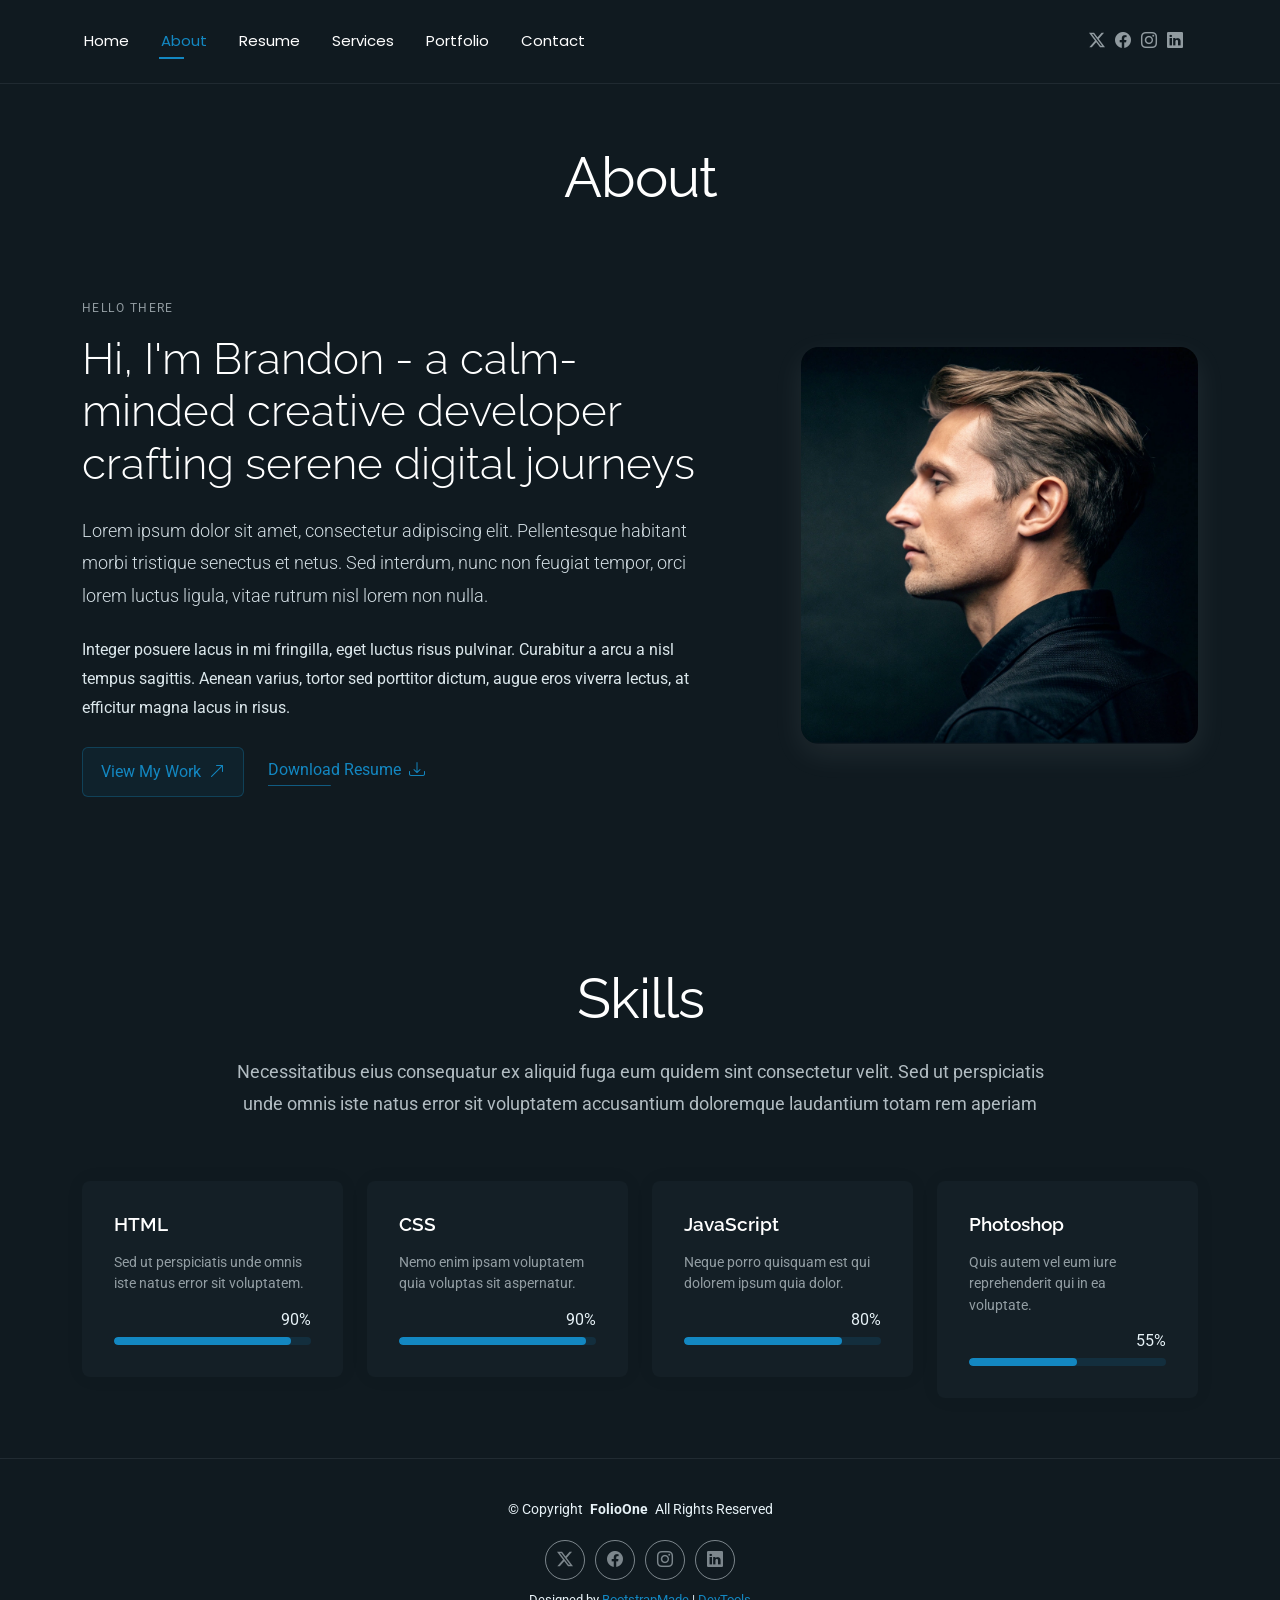
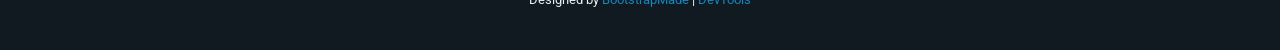
==== about.html @ 655c6ffe "." ====
<!DOCTYPE html>
<html lang="en">

<head>
  <meta charset="utf-8">
  <meta content="width=device-width, initial-scale=1.0" name="viewport">
  <title>About - FolioOne Bootstrap Template</title>
  <meta name="description" content="">
  <meta name="keywords" content="">

  <!-- Favicons -->
  <link href="assets/img/favicon.png" rel="icon">
  <link href="assets/img/apple-touch-icon.png" rel="apple-touch-icon">

  <!-- Fonts -->
  <link href="https://fonts.googleapis.com" rel="preconnect">
  <link href="https://fonts.gstatic.com" rel="preconnect" crossorigin>
  <link href="https://fonts.googleapis.com/css2?family=Roboto:ital,wght@0,100;0,300;0,400;0,500;0,700;0,900;1,100;1,300;1,400;1,500;1,700;1,900&family=Poppins:ital,wght@0,100;0,200;0,300;0,400;0,500;0,600;0,700;0,800;0,900;1,100;1,200;1,300;1,400;1,500;1,600;1,700;1,800;1,900&family=Raleway:ital,wght@0,100;0,200;0,300;0,400;0,500;0,600;0,700;0,800;0,900;1,100;1,200;1,300;1,400;1,500;1,600;1,700;1,800;1,900&display=swap" rel="stylesheet">

  <!-- Vendor CSS Files -->
  <link href="assets/vendor/bootstrap/css/bootstrap.min.css" rel="stylesheet">
  <link href="assets/vendor/bootstrap-icons/bootstrap-icons.css" rel="stylesheet">
  <link href="assets/vendor/aos/aos.css" rel="stylesheet">
  <link href="assets/vendor/swiper/swiper-bundle.min.css" rel="stylesheet">
  <link href="assets/vendor/glightbox/css/glightbox.min.css" rel="stylesheet">

  <!-- Main CSS File -->
  <link href="assets/css/main.css" rel="stylesheet">

  <!-- =======================================================
  * Template Name: FolioOne
  * Template URL: https://bootstrapmade.com/folioone-bootstrap-portfolio-website-template/
  * Updated: Aug 23 2025 with Bootstrap v5.3.7
  * Author: BootstrapMade.com
  * License: https://bootstrapmade.com/license/
  ======================================================== -->
</head>

<body class="about-page">

  <header id="header" class="header d-flex align-items-center light-background sticky-top">
    <div class="container position-relative d-flex align-items-center justify-content-between">

      <!-- <a href="index.html" class="logo d-flex align-items-center me-auto me-xl-0">
      <img src="assets/img/logo.webp" alt="">
      <h1 class="sitename">FolioOne</h1> 
    </a> -->

      <nav id="navmenu" class="navmenu">
        <ul>
          <li><a href="index.html">Home</a></li>
          <li><a href="about.html" class="active">About</a></li>
          <li><a href="resume.html">Resume</a></li>
          <li><a href="services.html">Services</a></li>
          <li><a href="portfolio.html">Portfolio</a></li>
          <li><a href="contact.html">Contact</a></li>
        </ul>
        <i class="mobile-nav-toggle d-xl-none bi bi-list"></i>
      </nav>

      <div class="header-social-links">
        <a href="#" class="twitter"><i class="bi bi-twitter-x"></i></a>
        <a href="#" class="facebook"><i class="bi bi-facebook"></i></a>
        <a href="#" class="instagram"><i class="bi bi-instagram"></i></a>
        <a href="#" class="linkedin"><i class="bi bi-linkedin"></i></a>
      </div>

    </div>
  </header>

  <main class="main">

    <!-- About Section -->
    <section id="about" class="about section">

      <!-- Section Title -->
      <div class="container section-title" data-aos="fade-up">
        <h2>About</h2>
      </div><!-- End Section Title -->

      <div class="container" data-aos="fade-up" data-aos-delay="100">

        <!-- Intro + Photo -->
        <div class="row align-items-center justify-content-between gy-5 mb-5">
          <div class="col-lg-7" data-aos="fade-right" data-aos-delay="150">
            <div class="intro-content">
              <span class="eyebrow">Hello there</span>
              <h2 class="headline">Hi, I'm Brandon - a calm-minded creative developer crafting serene digital journeys</h2>
              <p class="lead">
                Lorem ipsum dolor sit amet, consectetur adipiscing elit. Pellentesque habitant morbi tristique senectus et netus. Sed interdum, nunc non feugiat tempor, orci lorem luctus ligula, vitae rutrum nisl lorem non nulla.
              </p>
              <p>
                Integer posuere lacus in mi fringilla, eget luctus risus pulvinar. Curabitur a arcu a nisl tempus sagittis. Aenean varius, tortor sed porttitor dictum, augue eros viverra lectus, at efficitur magna lacus in risus.
              </p>

              <div class="cta-group">
                <a href="#portfolio" class="btn-ghost">
                  View My Work <i class="bi bi-arrow-up-right"></i>
                </a>
                <a href="#" class="link-underline">
                  Download Resume <i class="bi bi-download"></i>
                </a>
              </div>
            </div>
          </div>

          <div class="col-lg-5" data-aos="zoom-in" data-aos-delay="250">
            <figure class="profile-figure text-center text-lg-end">
              <img src="assets/img/profile/profile-square-11.webp" alt="Portrait of Alex" class="img-fluid profile-photo">
            </figure>
          </div>
        </div>
        <!-- End Intro + Photo -->
      </div>
    </section><!-- /About Section -->

    <!-- Skills Section -->
    <section id="skills" class="skills section">

      <!-- Section Title -->
      <div class="container section-title" data-aos="fade-up">
        <h2>Skills</h2>
        <p>Necessitatibus eius consequatur ex aliquid fuga eum quidem sint consectetur velit. Sed ut perspiciatis unde omnis iste natus error sit voluptatem accusantium doloremque laudantium totam rem aperiam</p>
      </div><!-- End Section Title -->

      <div class="container" data-aos="fade-up" data-aos-delay="100">

        <div class="row g-4 skills-animation">

          <div class="col-md-6 col-lg-3" data-aos="fade-up" data-aos-delay="100">
            <div class="skill-box">
              <h3>HTML</h3>
              <p>Sed ut perspiciatis unde omnis iste natus error sit voluptatem.</p>
              <span class="text-end d-block">90%</span>
              <div class="progress">
                <div class="progress-bar" role="progressbar" aria-valuenow="90" aria-valuemin="0" aria-valuemax="100"></div>
              </div>
            </div>
          </div>

          <div class="col-md-6 col-lg-3" data-aos="fade-up" data-aos-delay="200">
            <div class="skill-box">
              <h3>CSS</h3>
              <p>Nemo enim ipsam voluptatem quia voluptas sit aspernatur.</p>
              <span class="text-end d-block">90%</span>
              <div class="progress">
                <div class="progress-bar" role="progressbar" aria-valuenow="95" aria-valuemin="0" aria-valuemax="100"></div>
              </div>
            </div>
          </div>

          <div class="col-md-6 col-lg-3" data-aos="fade-up" data-aos-delay="300">
            <div class="skill-box">
              <h3>JavaScript</h3>
              <p>Neque porro quisquam est qui dolorem ipsum quia dolor.</p>
              <span class="text-end d-block">80%</span>
              <div class="progress">
                <div class="progress-bar" role="progressbar" aria-valuenow="80" aria-valuemin="0" aria-valuemax="100"></div>
              </div>
            </div>
          </div>

          <div class="col-md-6 col-lg-3" data-aos="fade-up" data-aos-delay="400">
            <div class="skill-box">
              <h3>Photoshop</h3>
              <p>Quis autem vel eum iure reprehenderit qui in ea voluptate.</p>
              <span class="text-end d-block">55%</span>
              <div class="progress">
                <div class="progress-bar" role="progressbar" aria-valuenow="55" aria-valuemin="0" aria-valuemax="100">
                </div>
              </div>
            </div>
          </div>

        </div>

      </div>

    </section><!-- /Skills Section -->
  </main>

  <footer id="footer" class="footer">

    <div class="container">
      <div class="copyright text-center ">
        <p>© <span>Copyright</span> <strong class="px-1 sitename">FolioOne</strong> <span>All Rights Reserved<br></span></p>
      </div>
      <div class="social-links d-flex justify-content-center">
        <a href=""><i class="bi bi-twitter-x"></i></a>
        <a href=""><i class="bi bi-facebook"></i></a>
        <a href=""><i class="bi bi-instagram"></i></a>
        <a href=""><i class="bi bi-linkedin"></i></a>
      </div>
      <div class="credits">
        <!-- All the links in the footer should remain intact. -->
        <!-- You can delete the links only if you've purchased the pro version. -->
        <!-- Licensing information: https://bootstrapmade.com/license/ -->
        <!-- Purchase the pro version with working PHP/AJAX contact form: [buy-url] -->
        Designed by <a href="https://bootstrapmade.com/">BootstrapMade</a> | <a href="https://bootstrapmade.com/tools/">DevTools</a>
      </div>
    </div>

  </footer>

  <!-- Scroll Top -->
  <a href="#" id="scroll-top" class="scroll-top d-flex align-items-center justify-content-center"><i class="bi bi-arrow-up-short"></i></a>

  <!-- Preloader -->
  <div id="preloader"></div>

  <!-- Vendor JS Files -->
  <script src="assets/vendor/bootstrap/js/bootstrap.bundle.min.js"></script>
  <script src="assets/vendor/php-email-form/validate.js"></script>
  <script src="assets/vendor/aos/aos.js"></script>
  <script src="assets/vendor/typed.js/typed.umd.js"></script>
  <script src="assets/vendor/waypoints/noframework.waypoints.js"></script>
  <script src="assets/vendor/purecounter/purecounter_vanilla.js"></script>
  <script src="assets/vendor/swiper/swiper-bundle.min.js"></script>
  <script src="assets/vendor/imagesloaded/imagesloaded.pkgd.min.js"></script>
  <script src="assets/vendor/isotope-layout/isotope.pkgd.min.js"></script>
  <script src="assets/vendor/glightbox/js/glightbox.min.js"></script>

  <!-- Main JS File -->
  <script src="assets/js/main.js"></script>

</body>

</html>
---- assets/css/main.css ----
/**
* Template Name: FolioOne
* Template URL: https://bootstrapmade.com/folioone-bootstrap-portfolio-website-template/
* Updated: Aug 23 2025 with Bootstrap v5.3.7
* Author: BootstrapMade.com
* License: https://bootstrapmade.com/license/
*/

/*--------------------------------------------------------------
# Font & Color Variables
# Help: https://bootstrapmade.com/color-system/
--------------------------------------------------------------*/
/* Fonts */
:root {
  --default-font: "Roboto",  system-ui, -apple-system, "Segoe UI", Roboto, "Helvetica Neue", Arial, "Noto Sans", "Liberation Sans", sans-serif, "Apple Color Emoji", "Segoe UI Emoji", "Segoe UI Symbol", "Noto Color Emoji";
  --heading-font: "Raleway",  sans-serif;
  --nav-font: "Poppins",  sans-serif;
}

/* Global Colors - The following color variables are used throughout the website. Updating them here will change the color scheme of the entire website */
:root { 
  --background-color: #101a20; /* Background color for the entire website, including individual sections */
  --default-color: #e7f2f7; /* Default color used for the majority of the text content across the entire website */
  --heading-color: #ffffff; /* Color for headings, subheadings and title throughout the website */
  --accent-color: #1387c1; /* Accent color that represents your brand on the website. It's used for buttons, links, and other elements that need to stand out */
  --surface-color: #141f26; /* The surface color is used as a background of boxed elements within sections, such as cards, icon boxes, or other elements that require a visual separation from the global background. */
  --contrast-color: #ffffff; /* Contrast color for text, ensuring readability against backgrounds of accent, heading, or default colors. */
}

/* Nav Menu Colors - The following color variables are used specifically for the navigation menu. They are separate from the global colors to allow for more customization options */
:root {
  --nav-color: #ffffff;  /* The default color of the main navmenu links */
  --nav-hover-color: #1387c1; /* Applied to main navmenu links when they are hovered over or active */
  --nav-mobile-background-color: #213642; /* Used as the background color for mobile navigation menu */
  --nav-dropdown-background-color: #051117; /* Used as the background color for dropdown items that appear when hovering over primary navigation items */
  --nav-dropdown-color: #e7f2f7; /* Used for navigation links of the dropdown items in the navigation menu. */
  --nav-dropdown-hover-color: #1387c1; /* Similar to --nav-hover-color, this color is applied to dropdown navigation links when they are hovered over. */
}

/* Color Presets - These classes override global colors when applied to any section or element, providing reuse of the sam color scheme. */

.light-background {
  --background-color: #142027;
  --surface-color: #325264;
}

.dark-background {
  --background-color: #0b1419;
  --default-color: #ffffff;
  --heading-color: #ffffff;
  --surface-color: #252525;
  --contrast-color: #ffffff;
}

/* Smooth scroll */
:root {
  scroll-behavior: smooth;
}

/*--------------------------------------------------------------
# General Styling & Shared Classes
--------------------------------------------------------------*/
body {
  color: var(--default-color);
  background-color: var(--background-color);
  font-family: var(--default-font);
}

a {
  color: var(--accent-color);
  text-decoration: none;
  transition: 0.3s;
}

a:hover {
  color: color-mix(in srgb, var(--accent-color), transparent 25%);
  text-decoration: none;
}

h1,
h2,
h3,
h4,
h5,
h6 {
  color: var(--heading-color);
  font-family: var(--heading-font);
}

/* PHP Email Form Messages
------------------------------*/
.php-email-form .error-message {
  display: none;
  background: #df1529;
  color: #ffffff;
  text-align: left;
  padding: 15px;
  margin-bottom: 24px;
  font-weight: 600;
}

.php-email-form .sent-message {
  display: none;
  color: #ffffff;
  background: #059652;
  text-align: center;
  padding: 15px;
  margin-bottom: 24px;
  font-weight: 600;
}

.php-email-form .loading {
  display: none;
  background: var(--surface-color);
  text-align: center;
  padding: 15px;
  margin-bottom: 24px;
}

.php-email-form .loading:before {
  content: "";
  display: inline-block;
  border-radius: 50%;
  width: 24px;
  height: 24px;
  margin: 0 10px -6px 0;
  border: 3px solid var(--accent-color);
  border-top-color: var(--surface-color);
  animation: php-email-form-loading 1s linear infinite;
}

@keyframes php-email-form-loading {
  0% {
    transform: rotate(0deg);
  }

  100% {
    transform: rotate(360deg);
  }
}

/*--------------------------------------------------------------
# Global Header
--------------------------------------------------------------*/
.header {
  --background-color: rgba(255, 255, 255, 0);
  color: var(--default-color);
  background-color: var(--background-color);
  padding: 15px 0;
  transition: all 0.5s;
  z-index: 997;
  border-bottom: 1px solid color-mix(in srgb, var(--default-color), transparent 92%);
}

.header .logo {
  line-height: 1;
}

.header .logo img {
  max-height: 36px;
  margin-right: 8px;
}

.header .logo h1 {
  font-size: 32px;
  margin: 0;
  font-weight: 400;
  color: var(--heading-color);
}

.header .header-social-links {
  padding-right: 15px;
}

.header .header-social-links a {
  color: color-mix(in srgb, var(--default-color), transparent 40%);
  padding-left: 6px;
  display: inline-block;
  transition: 0.3s;
  font-size: 16px;
}

.header .header-social-links a:hover {
  color: var(--default-color);
}

.header .header-social-links a i {
  line-height: 0px;
}

@media (max-width: 1200px) {
  .header .logo {
    order: 1;
  }

  .header .header-social-links {
    order: 2;
  }

  .header .navmenu {
    order: 3;
  }
}

/* Global Header on Scroll
------------------------------*/
.scrolled .header {
  --background-color: rgba(16, 26, 32, 0.9);
}

/*--------------------------------------------------------------
# Navigation Menu
--------------------------------------------------------------*/
/* Desktop Navigation */
@media (min-width: 1200px) {
  .navmenu {
    padding: 0;
  }

  .navmenu ul {
    margin: 0;
    padding: 0;
    display: flex;
    list-style: none;
    align-items: center;
  }

  .navmenu li {
    position: relative;
  }

  .navmenu>ul>li {
    white-space: nowrap;
    padding: 15px 28px 15px 0;
  }

  .navmenu>ul>li:last-child {
    padding-right: 0;
  }

  .navmenu a,
  .navmenu a:focus {
    color: var(--nav-color);
    font-size: 15px;
    padding: 0 2px;
    font-family: var(--nav-font);
    font-weight: 400;
    display: flex;
    align-items: center;
    justify-content: space-between;
    white-space: nowrap;
    transition: 0.3s;
    position: relative;
  }

  .navmenu a i,
  .navmenu a:focus i {
    font-size: 12px;
    line-height: 0;
    margin-left: 5px;
    transition: 0.3s;
  }

  .navmenu>ul>li>a:before {
    content: "";
    position: absolute;
    height: 2px;
    bottom: -6px;
    left: 0;
    background-color: var(--nav-hover-color);
    visibility: hidden;
    width: 0px;
    transition: all 0.3s ease-in-out 0s;
  }

  .navmenu a:hover:before,
  .navmenu li:hover>a:before,
  .navmenu .active:before {
    visibility: visible;
    width: 25px;
  }

  .navmenu li:hover>a,
  .navmenu .active,
  .navmenu .active:focus {
    color: var(--nav-hover-color);
  }

  .navmenu .dropdown ul {
    margin: 0;
    padding: 10px 0;
    background: var(--nav-dropdown-background-color);
    display: block;
    position: absolute;
    visibility: hidden;
    left: -5px;
    top: 130%;
    opacity: 0;
    transition: 0.3s;
    border-radius: 4px;
    z-index: 99;
    box-shadow: 0px 0px 30px rgba(0, 0, 0, 0.1);
  }

  .navmenu .dropdown ul li {
    min-width: 200px;
  }

  .navmenu .dropdown ul a {
    padding: 10px 20px;
    font-size: 15px;
    text-transform: none;
    color: var(--nav-dropdown-color);
  }

  .navmenu .dropdown ul a i {
    font-size: 12px;
  }

  .navmenu .dropdown ul a:hover,
  .navmenu .dropdown ul .active:hover,
  .navmenu .dropdown ul li:hover>a {
    color: var(--nav-dropdown-hover-color);
  }

  .navmenu .dropdown:hover>ul {
    opacity: 1;
    top: 100%;
    visibility: visible;
  }

  .navmenu .dropdown .dropdown ul {
    top: 0;
    left: -90%;
    visibility: hidden;
  }

  .navmenu .dropdown .dropdown:hover>ul {
    opacity: 1;
    top: 0;
    left: -100%;
    visibility: visible;
  }
}

/* Mobile Navigation */
@media (max-width: 1199px) {
  .mobile-nav-toggle {
    color: var(--nav-color);
    font-size: 28px;
    line-height: 0;
    margin-right: 10px;
    cursor: pointer;
    transition: color 0.3s;
  }

  .navmenu {
    padding: 0;
    z-index: 9997;
  }

  .navmenu ul {
    display: none;
    list-style: none;
    position: absolute;
    inset: 60px 20px 20px 20px;
    padding: 10px 0;
    margin: 0;
    border-radius: 6px;
    background-color: var(--nav-mobile-background-color);
    border: 1px solid color-mix(in srgb, var(--default-color), transparent 90%);
    box-shadow: none;
    overflow-y: auto;
    transition: 0.3s;
    z-index: 9998;
  }

  .navmenu a,
  .navmenu a:focus {
    color: var(--nav-dropdown-color);
    padding: 10px 20px;
    font-family: var(--nav-font);
    font-size: 17px;
    font-weight: 500;
    display: flex;
    align-items: center;
    justify-content: space-between;
    white-space: nowrap;
    transition: 0.3s;
  }

  .navmenu a i,
  .navmenu a:focus i {
    font-size: 12px;
    line-height: 0;
    margin-left: 5px;
    width: 30px;
    height: 30px;
    display: flex;
    align-items: center;
    justify-content: center;
    border-radius: 50%;
    transition: 0.3s;
    background-color: color-mix(in srgb, var(--accent-color), transparent 90%);
  }

  .navmenu a i:hover,
  .navmenu a:focus i:hover {
    background-color: var(--accent-color);
    color: var(--contrast-color);
  }

  .navmenu a:hover,
  .navmenu .active,
  .navmenu .active:focus {
    color: var(--nav-dropdown-hover-color);
  }

  .navmenu .active i,
  .navmenu .active:focus i {
    background-color: var(--accent-color);
    color: var(--contrast-color);
    transform: rotate(180deg);
  }

  .navmenu .dropdown ul {
    position: static;
    display: none;
    z-index: 99;
    padding: 10px 0;
    margin: 10px 20px;
    background-color: var(--nav-dropdown-background-color);
    transition: all 0.5s ease-in-out;
  }

  .navmenu .dropdown ul ul {
    background-color: rgba(33, 37, 41, 0.1);
  }

  .navmenu .dropdown>.dropdown-active {
    display: block;
    background-color: rgba(33, 37, 41, 0.03);
  }

  .mobile-nav-active {
    overflow: hidden;
  }

  .mobile-nav-active .mobile-nav-toggle {
    color: #fff;
    position: absolute;
    font-size: 32px;
    top: 15px;
    right: 15px;
    margin-right: 0;
    z-index: 9999;
  }

  .mobile-nav-active .navmenu {
    position: fixed;
    overflow: hidden;
    inset: 0;
    background: rgba(33, 37, 41, 0.8);
    transition: 0.3s;
  }

  .mobile-nav-active .navmenu>ul {
    display: block;
  }
}

/*--------------------------------------------------------------
# Global Footer
--------------------------------------------------------------*/
.footer {
  color: var(--default-color);
  background-color: var(--background-color);
  font-size: 14px;
  padding: 40px 0;
  position: relative;
  border-top: 1px solid color-mix(in srgb, var(--default-color), transparent 92%);
}

.footer .copyright p {
  margin-bottom: 0;
}

.footer .social-links {
  margin-top: 20px;
}

.footer .social-links a {
  display: flex;
  align-items: center;
  justify-content: center;
  width: 40px;
  height: 40px;
  border-radius: 50%;
  border: 1px solid color-mix(in srgb, var(--default-color), transparent 50%);
  font-size: 16px;
  color: color-mix(in srgb, var(--default-color), transparent 50%);
  margin: 0 5px;
  transition: 0.3s;
}

.footer .social-links a:hover {
  color: var(--accent-color);
  border-color: var(--accent-color);
}

.footer .credits {
  margin-top: 10px;
  font-size: 13px;
  text-align: center;
}

/*--------------------------------------------------------------
# Preloader
--------------------------------------------------------------*/
#preloader {
  position: fixed;
  inset: 0;
  z-index: 9999;
  overflow: hidden;
  background-color: var(--background-color);
  transition: all 0.6s ease-out;
  width: 100%;
  height: 100vh;
}

#preloader:before,
#preloader:after {
  content: "";
  position: absolute;
  border: 4px solid var(--accent-color);
  border-radius: 50%;
  animation: animate-preloader 2s cubic-bezier(0, 0.2, 0.8, 1) infinite;
}

#preloader:after {
  animation-delay: -0.5s;
}

@keyframes animate-preloader {
  0% {
    width: 10px;
    height: 10px;
    top: calc(50% - 5px);
    left: calc(50% - 5px);
    opacity: 1;
  }

  100% {
    width: 72px;
    height: 72px;
    top: calc(50% - 36px);
    left: calc(50% - 36px);
    opacity: 0;
  }
}

/*--------------------------------------------------------------
# Scroll Top Button
--------------------------------------------------------------*/
.scroll-top {
  position: fixed;
  visibility: hidden;
  opacity: 0;
  right: 15px;
  bottom: -15px;
  z-index: 99999;
  background-color: var(--accent-color);
  width: 44px;
  height: 44px;
  border-radius: 50px;
  transition: all 0.4s;
}

.scroll-top i {
  font-size: 24px;
  color: var(--contrast-color);
  line-height: 0;
}

.scroll-top:hover {
  background-color: color-mix(in srgb, var(--accent-color), transparent 20%);
  color: var(--contrast-color);
}

.scroll-top.active {
  visibility: visible;
  opacity: 1;
  bottom: 15px;
}

/*--------------------------------------------------------------
# Disable aos animation delay on mobile devices
--------------------------------------------------------------*/
@media screen and (max-width: 768px) {
  [data-aos-delay] {
    transition-delay: 0 !important;
  }
}

/*--------------------------------------------------------------
# Global Page Titles & Breadcrumbs
--------------------------------------------------------------*/
.page-title {
  color: var(--default-color);
  background-color: var(--background-color);
  position: relative;
}

.page-title .heading {
  padding: 80px 0;
  border-top: 1px solid color-mix(in srgb, var(--default-color), transparent 90%);
}

.page-title .heading h1 {
  font-size: 38px;
  font-weight: 700;
}

.page-title nav {
  background-color: color-mix(in srgb, var(--default-color), transparent 96%);
  padding: 20px 0;
}

.page-title nav ol {
  display: flex;
  flex-wrap: wrap;
  list-style: none;
  padding: 0;
  margin: 0;
  font-size: 16px;
  font-weight: 400;
}

.page-title nav ol li+li {
  padding-left: 10px;
}

.page-title nav ol li+li::before {
  content: "/";
  display: inline-block;
  padding-right: 10px;
  color: color-mix(in srgb, var(--default-color), transparent 70%);
}

/*--------------------------------------------------------------
# Global Sections
--------------------------------------------------------------*/
section,
.section {
  color: var(--default-color);
  background-color: var(--background-color);
  padding: 60px 0;
  scroll-margin-top: 100px;
  overflow: clip;
}

@media (max-width: 1199px) {

  section,
  .section {
    scroll-margin-top: 66px;
  }
}

/*--------------------------------------------------------------
# Global Section Titles
--------------------------------------------------------------*/
.section-title {
  text-align: center;
  padding-bottom: 60px;
  position: relative;
}

.section-title h2 {
  font-size: 3.5rem;
  font-weight: 400;
  line-height: 1.2;
  color: var(--heading-color);
  margin-bottom: 1.5rem;
  letter-spacing: -1px;
}

@media (max-width: 768px) {
  .section-title h2 {
    font-size: 2.5rem;
  }
}

.section-title p {
  font-size: 1.125rem;
  line-height: 1.8;
  color: color-mix(in srgb, var(--default-color), transparent 25%);
  max-width: 900px;
  margin: 0 auto;
  text-wrap: balance;
}

/*--------------------------------------------------------------
# Hero Section
--------------------------------------------------------------*/
.hero {
  padding: 80px 0;
  min-height: 100vh;
  display: flex;
  align-items: center;
}

.hero .hero-content h1 {
  font-size: 3.5rem;
  font-weight: 700;
  margin-bottom: 1rem;
  line-height: 1.2;
}

.hero .hero-content h1 .highlight {
  color: var(--accent-color);
  position: relative;
}

.hero .hero-content h1 .highlight::after {
  content: "";
  position: absolute;
  bottom: 0;
  left: 0;
  width: 100%;
  height: 3px;
  background: linear-gradient(90deg, var(--accent-color), color-mix(in srgb, var(--accent-color), transparent 50%));
  border-radius: 2px;
}

@media (max-width: 768px) {
  .hero .hero-content h1 {
    font-size: 2.5rem;
  }
}

.hero .hero-content h2 {
  font-size: 1.5rem;
  font-weight: 400;
  margin-bottom: 2rem;
  color: color-mix(in srgb, var(--default-color), transparent 20%);
}

.hero .hero-content h2 .typed {
  color: var(--accent-color);
  font-weight: 600;
}

@media (max-width: 768px) {
  .hero .hero-content h2 {
    font-size: 1.25rem;
  }
}

.hero .hero-content p {
  font-size: 1.1rem;
  line-height: 1.6;
  margin-bottom: 2.5rem;
  color: color-mix(in srgb, var(--default-color), transparent 30%);
}

.hero .hero-actions {
  display: flex;
  gap: 1rem;
  margin-bottom: 3rem;
}

.hero .hero-actions .btn {
  padding: 12px 30px;
  border-radius: 50px;
  font-weight: 600;
  text-decoration: none;
  transition: all 0.3s ease;
  border: 2px solid;
}

.hero .hero-actions .btn.btn-primary {
  background: var(--accent-color);
  color: var(--contrast-color);
  border-color: var(--accent-color);
}

.hero .hero-actions .btn.btn-primary:hover {
  background: color-mix(in srgb, var(--accent-color), black 15%);
  border-color: color-mix(in srgb, var(--accent-color), black 15%);
  transform: translateY(-2px);
}

.hero .hero-actions .btn.btn-outline {
  background: transparent;
  color: var(--accent-color);
  border-color: var(--accent-color);
}

.hero .hero-actions .btn.btn-outline:hover {
  transform: translateY(-2px);
}

@media (max-width: 576px) {
  .hero .hero-actions {
    flex-direction: column;
  }

  .hero .hero-actions .btn {
    text-align: center;
  }
}

.hero .social-links {
  display: flex;
  gap: 1rem;
}

.hero .social-links a {
  width: 45px;
  height: 45px;
  background: var(--surface-color);
  border-radius: 50%;
  display: flex;
  align-items: center;
  justify-content: center;
  color: var(--default-color);
  font-size: 1.2rem;
  transition: all 0.3s ease;
}

.hero .social-links a:hover {
  background: var(--accent-color);
  color: var(--contrast-color);
  transform: translateY(-3px);
  box-shadow: 0 8px 25px color-mix(in srgb, var(--accent-color), transparent 70%);
}

.hero .hero-image {
  position: relative;
}

.hero .hero-image .image-wrapper {
  position: relative;
  max-width: 450px;
  margin: 0 auto;
}

.hero .hero-image .image-wrapper img {
  border-radius: 20px;
  box-shadow: 0 5px 15px color-mix(in srgb, var(--default-color), transparent 95%);
  transition: transform 0.3s ease;
}

.hero .hero-image .image-wrapper img:hover {
  transform: scale(1.02);
}

.hero .hero-image .floating-elements {
  position: absolute;
  top: 0;
  left: 0;
  right: 0;
  bottom: 0;
  pointer-events: none;
}

.hero .hero-image .floating-elements .floating-card {
  position: absolute;
  background: var(--surface-color);
  padding: 15px 20px;
  border-radius: 15px;
  box-shadow: 0 10px 30px color-mix(in srgb, var(--default-color), transparent 90%);
  display: flex;
  align-items: center;
  gap: 10px;
  font-weight: 600;
  animation: float 3s ease-in-out infinite;
}

.hero .hero-image .floating-elements .floating-card i {
  font-size: 1.5rem;
  color: var(--accent-color);
}

.hero .hero-image .floating-elements .floating-card.design {
  top: 10%;
  right: -10%;
  animation-delay: 0s;
}

.hero .hero-image .floating-elements .floating-card.code {
  bottom: 30%;
  left: -15%;
  animation-delay: 1s;
}

.hero .hero-image .floating-elements .floating-card.creativity {
  top: 60%;
  right: -5%;
  animation-delay: 2s;
}

@media (max-width: 992px) {
  .hero .hero-image .floating-elements .floating-card {
    display: none;
  }
}

@keyframes float {

  0%,
  100% {
    transform: translateY(0px);
  }

  50% {
    transform: translateY(-10px);
  }
}

@media (max-width: 992px) {
  .hero .hero-content {
    text-align: center;
    margin-bottom: 3rem;
  }
}

/*--------------------------------------------------------------
# About Section
--------------------------------------------------------------*/
.about .intro-content .eyebrow {
  display: inline-block;
  letter-spacing: 0.12em;
  text-transform: uppercase;
  font-size: 12px;
  color: color-mix(in srgb, var(--default-color), transparent 40%);
  margin-bottom: 16px;
}

.about .intro-content .headline {
  font-family: var(--heading-font);
  font-weight: 300;
  line-height: 1.2;
  font-size: clamp(28px, 4vw, 44px);
  margin: 0 0 24px 0;
}

.about .intro-content .lead {
  font-size: 18px;
  line-height: 1.8;
  color: color-mix(in srgb, var(--default-color), transparent 10%);
  margin-bottom: 24px;
}

.about .intro-content p {
  line-height: 1.8;
  margin-bottom: 24px;
  color: color-mix(in srgb, var(--default-color), transparent 5%);
}

.about .intro-content .cta-group {
  display: flex;
  gap: 24px;
  align-items: center;
  margin-top: 24px;
}

.about .intro-content .cta-group .btn-ghost {
  display: inline-flex;
  align-items: center;
  gap: 8px;
  padding: 12px 18px;
  border-radius: 6px;
  color: var(--accent-color);
  background: color-mix(in srgb, var(--accent-color), transparent 92%);
  border: 1px solid color-mix(in srgb, var(--accent-color), transparent 70%);
  transition: 0.3s ease-in-out;
}

.about .intro-content .cta-group .btn-ghost:hover,
.about .intro-content .cta-group .btn-ghost:focus {
  color: var(--contrast-color);
  background: var(--accent-color);
  border-color: var(--accent-color);
  outline: none;
  box-shadow: 0 0 0 3px color-mix(in srgb, var(--accent-color), transparent 70%);
}

.about .intro-content .cta-group .link-underline {
  display: inline-flex;
  align-items: center;
  gap: 8px;
  position: relative;
  color: var(--accent-color);
  padding-bottom: 4px;
  transition: 0.3s ease-in-out;
}

.about .intro-content .cta-group .link-underline::after {
  content: "";
  position: absolute;
  left: 0;
  right: 0;
  bottom: 0;
  height: 1px;
  background: color-mix(in srgb, var(--accent-color), transparent 40%);
  transform: scaleX(0.4);
  transform-origin: left;
  transition: 0.3s ease-in-out;
}

.about .intro-content .cta-group .link-underline:hover,
.about .intro-content .cta-group .link-underline:focus {
  color: color-mix(in srgb, var(--accent-color), transparent 10%);
  outline: none;
}

.about .intro-content .cta-group .link-underline:hover::after,
.about .intro-content .cta-group .link-underline:focus::after {
  transform: scaleX(1);
}

.about .profile-figure {
  margin: 0;
}

.about .profile-figure .profile-photo {
  width: 88%;
  max-width: 440px;
  border-radius: 18px;
  box-shadow: 0 10px 30px color-mix(in srgb, var(--default-color), transparent 92%);
  transform: translateY(0);
  transition: transform 0.3s ease-in-out;
}

.about .profile-figure .profile-caption {
  margin-top: 24px;
  display: flex;
  align-items: center;
  justify-content: center;
}

.about .profile-figure .profile-caption .meta {
  font-size: 14px;
  color: color-mix(in srgb, var(--default-color), transparent 20%);
}

.about .profile-figure .profile-caption .meta .funfact {
  font-size: 13px;
  margin-top: 4px;
  color: color-mix(in srgb, var(--default-color), transparent 35%);
}

.about .profile-figure:hover .profile-photo {
  transform: translateY(-4px);
}

.about .skill-item {
  padding: 24px;
  border-radius: 6px;
  transition: 0.3s ease-in-out;
  background: color-mix(in srgb, var(--surface-color), var(--accent-color) 2%);
  border: 1px solid color-mix(in srgb, var(--default-color), transparent 88%);
  height: 100%;
}

.about .skill-item i {
  font-size: 24px;
  color: var(--accent-color);
  margin-bottom: 16px;
  display: inline-block;
}

.about .skill-item h3 {
  font-size: 16px;
  margin-bottom: 6px;
  font-weight: 500;
}

.about .skill-item p {
  margin: 0;
  font-size: 14px;
  color: color-mix(in srgb, var(--default-color), transparent 25%);
}

.about .skill-item:hover {
  transform: translateY(-3px);
  border-color: color-mix(in srgb, var(--accent-color), transparent 60%);
  box-shadow: 0 10px 30px color-mix(in srgb, var(--default-color), transparent 92%);
}

.about .timeline-item {
  position: relative;
  padding-left: 26px;
}

.about .timeline-item time {
  display: inline-block;
  font-size: 12px;
  letter-spacing: 0.08em;
  text-transform: uppercase;
  color: color-mix(in srgb, var(--default-color), transparent 45%);
  margin-bottom: 6px;
}

.about .timeline-item h4 {
  font-size: 18px;
  font-weight: 400;
  margin: 0 0 6px;
}

.about .timeline-item p {
  font-size: 14px;
  color: color-mix(in srgb, var(--default-color), transparent 25%);
  margin: 0;
}

.about .timeline-item .dot {
  position: absolute;
  left: 0;
  top: 4px;
  width: 10px;
  height: 10px;
  border-radius: 50%;
  background: var(--accent-color);
  box-shadow: 0 0 0 6px color-mix(in srgb, var(--accent-color), transparent 80%);
}

.about .personal-quote {
  padding: 24px 0;
}

.about .personal-quote p {
  font-family: var(--heading-font);
  font-weight: 300;
  font-size: clamp(20px, 3vw, 28px);
  line-height: 1.5;
  color: color-mix(in srgb, var(--default-color), transparent 5%);
  margin: 0 auto;
  max-width: 800px;
}

.about .fact-pill {
  display: flex;
  align-items: center;
  justify-content: center;
  gap: 10px;
  padding: 10px 14px;
  border-radius: 999px;
  border: 1px solid color-mix(in srgb, var(--default-color), transparent 85%);
  background: var(--surface-color);
  color: color-mix(in srgb, var(--default-color), transparent 10%);
  transition: 0.3s ease-in-out;
}

.about .fact-pill i {
  color: var(--accent-color);
}

.about .fact-pill span {
  font-size: 14px;
}

.about .fact-pill:hover {
  transform: translateY(-2px);
  border-color: color-mix(in srgb, var(--accent-color), transparent 60%);
  box-shadow: 0 10px 30px color-mix(in srgb, var(--default-color), transparent 92%);
}

.about .fact-pill:focus-within {
  box-shadow: 0 0 0 3px color-mix(in srgb, var(--accent-color), transparent 70%);
}

@media (max-width: 992px) {
  .about .profile-figure {
    text-align: center !important;
  }

  .about .profile-figure .profile-photo {
    width: 72%;
  }

  .about .intro-content .cta-group {
    flex-wrap: wrap;
  }
}

@media (max-width: 576px) {
  .about .profile-figure .profile-photo {
    width: 100%;
  }
}

/*--------------------------------------------------------------
# Skills Section
--------------------------------------------------------------*/
.skills .skill-box {
  background-color: var(--surface-color);
  padding: 2rem;
  border-radius: 8px;
  box-shadow: 0 0 20px rgba(0, 0, 0, 0.05);
}

.skills .skill-box h3 {
  font-size: 1.2rem;
  margin-bottom: 1rem;
  font-weight: 600;
}

.skills .skill-box p {
  font-size: 0.9rem;
  margin-bottom: 0.8rem;
  opacity: 0.6;
}

.skills .skill-box .progress {
  background-color: color-mix(in srgb, var(--accent-color), transparent 85%);
  border-radius: 50px;
  height: 8px;
  margin-top: 5px;
  overflow: hidden;
}

.skills .skill-box .progress .progress-bar {
  background-color: var(--accent-color);
  height: 100%;
  position: relative;
  border-radius: 50px;
  transition: 0.9s;
  width: 1px;
}

/*--------------------------------------------------------------
# Stats Section
--------------------------------------------------------------*/
.stats .avatars {
  position: relative;
}

.stats .avatars img {
  width: 60px;
  height: 60px;
  border: 3px solid var(--accent-color);
  margin-right: -15px;
  transition: transform 0.3s ease;
}

.stats .avatars img:hover {
  transform: translateY(-5px);
  z-index: 2;
}

.stats .counters h2 {
  color: var(--heading-color);
  font-size: 48px;
  font-weight: 700;
  margin-bottom: 10px;
}

.stats .counters h2 span {
  display: inline-block;
}

.stats .counters p {
  color: var(--default-color);
  font-size: 18px;
  margin: 0;
  opacity: 0.9;
}

@media (max-width: 991px) {
  .stats .row {
    text-align: center;
  }

  .stats .avatars {
    justify-content: center;
    margin-bottom: 40px;
  }

  .stats .counters h2 {
    font-size: 36px;
  }

  .stats .counters p {
    font-size: 16px;
  }

  .stats .counters .col-md-4 {
    margin-bottom: 30px;
  }

  .stats .counters .col-md-4:last-child {
    margin-bottom: 0;
  }
}

@media (max-width: 576px) {
  .stats {
    padding: 60px 0;
  }

  .stats .avatars {
    flex-wrap: wrap;
    justify-content: center;
  }

  .stats .avatars img {
    margin: 0 -8px;
  }
}

/*--------------------------------------------------------------
# Testimonials Section
--------------------------------------------------------------*/
.testimonials .testimonials-carousel,
.testimonials .testimonials-slider {
  overflow: hidden;
}

.testimonials .testimonial-item .testimonial-content {
  border-left: 3px solid var(--accent-color);
  padding-left: 30px;
}

.testimonials .testimonial-item .testimonial-img {
  border-radius: 50%;
  border: 4px solid var(--background-color);
  margin: 0 auto;
}

.testimonials .testimonial-item h3 {
  font-size: 20px;
  font-weight: bold;
  margin: 10px 0 5px 0;
}

.testimonials .testimonial-item h4 {
  font-size: 14px;
  color: color-mix(in srgb, var(--default-color), transparent 40%);
  margin: 0 0 10px 0;
}

.testimonials .testimonial-item .stars i {
  color: #ffc107;
  margin: 0 1px;
}

.testimonials .testimonial-item .quote-icon-left,
.testimonials .testimonial-item .quote-icon-right {
  color: color-mix(in srgb, var(--accent-color), transparent 50%);
  font-size: 26px;
  line-height: 0;
}

.testimonials .testimonial-item .quote-icon-left {
  display: inline-block;
  left: -5px;
  position: relative;
}

.testimonials .testimonial-item .quote-icon-right {
  display: inline-block;
  right: -5px;
  position: relative;
  top: 10px;
  transform: scale(-1, -1);
}

.testimonials .testimonial-item p {
  font-style: italic;
}

.testimonials .swiper-wrapper {
  height: auto;
}

.testimonials .swiper-pagination {
  margin-top: 30px;
  position: relative;
}

.testimonials .swiper-pagination .swiper-pagination-bullet {
  width: 12px;
  height: 12px;
  background-color: color-mix(in srgb, var(--default-color), transparent 85%);
  opacity: 1;
}

.testimonials .swiper-pagination .swiper-pagination-bullet-active {
  background-color: var(--accent-color);
}

/*--------------------------------------------------------------
# Resume Section
--------------------------------------------------------------*/
.resume .resume-item {
  margin-bottom: 3rem;
}

.resume .resume-item .resume-title {
  font-size: 1.75rem;
  font-weight: 700;
  margin-bottom: 1.5rem;
  padding-bottom: 1.5rem;
  position: relative;
  color: var(--heading-color);
}

.resume .resume-item .resume-title::after {
  content: "";
  position: absolute;
  display: block;
  width: 50px;
  height: 3px;
  background: var(--accent-color);
  bottom: 0;
  left: 0;
}

.resume .resume-item .resume-content {
  padding-left: 1.25rem;
  border-left: 2px solid color-mix(in srgb, var(--accent-color), transparent 85%);
}

.resume .resume-item article {
  position: relative;
  margin-bottom: 2.5rem;
}

.resume .resume-item article::before {
  content: "";
  position: absolute;
  width: 16px;
  height: 16px;
  border-radius: 50%;
  left: -1.8rem;
  top: 0.25rem;
  background: var(--background-color);
  border: 2px solid var(--accent-color);
}

.resume .resume-item article h4 {
  font-size: 1.25rem;
  font-weight: 600;
  margin-bottom: 0.5rem;
  color: var(--heading-color);
}

.resume .resume-item article h5 {
  font-size: 1rem;
  background: color-mix(in srgb, var(--accent-color), transparent 92%);
  padding: 0.375rem 0.75rem;
  display: inline-block;
  font-weight: 600;
  margin: 0.5rem 0;
  color: var(--accent-color);
  border-radius: 4px;
}

.resume .resume-item article .institution,
.resume .resume-item article .company {
  font-size: 1rem;
  margin-bottom: 1rem;
  color: color-mix(in srgb, var(--default-color), transparent 25%);
}

.resume .resume-item article p {
  margin-bottom: 1rem;
}

.resume .resume-item article ul {
  padding-left: 1.25rem;
  margin-bottom: 0;
}

.resume .resume-item article ul li {
  padding-bottom: 0.75rem;
  position: relative;
}

.resume .resume-item article ul li:last-child {
  padding-bottom: 0;
}

.resume .skill-item {
  margin-bottom: 2rem;
}

.resume .skill-item h4 {
  font-size: 1rem;
  font-weight: 600;
  margin-bottom: 0.75rem;
  color: var(--heading-color);
}

.resume .skill-item .progress {
  height: 0.75rem;
  background-color: color-mix(in srgb, var(--accent-color), transparent 92%);
  border-radius: 1rem;
  overflow: visible;
}

.resume .skill-item .progress .progress-bar {
  background-color: var(--accent-color);
  position: relative;
  border-radius: 1rem;
  width: 0;
  transition: width 1s ease;
}

.resume .skill-item .progress .progress-bar::after {
  content: attr(aria-valuenow) "%";
  position: absolute;
  right: 0;
  top: -1.75rem;
  font-size: 0.875rem;
  font-weight: 600;
  color: var(--accent-color);
}

@media (max-width: 991.98px) {
  .resume .resume-item {
    margin-bottom: 2rem;
  }
}

@media (max-width: 767.98px) {
  .resume .resume-content {
    padding-left: 1rem !important;
  }

  .resume article::before {
    left: -2rem !important;
  }
}

/*--------------------------------------------------------------
# Services Section
--------------------------------------------------------------*/
.services .service-item {
  display: flex;
  background-color: var(--surface-color);
  border-radius: 12px;
  padding: 2rem;
  height: 100%;
  position: relative;
  overflow: hidden;
  box-shadow: 0 5px 20px rgba(0, 0, 0, 0.03);
  transition: all 0.4s ease;
}

.services .service-item::before {
  content: "";
  position: absolute;
  left: 0;
  top: 0;
  height: 100%;
  width: 4px;
  background-color: var(--accent-color);
  transform: scaleY(0);
  transform-origin: bottom;
  transition: transform 0.4s cubic-bezier(0.65, 0, 0.35, 1);
}

.services .service-item:hover {
  box-shadow: 0 10px 30px rgba(0, 0, 0, 0.08);
  transform: translateY(-5px);
}

.services .service-item:hover::before {
  transform: scaleY(1);
}

.services .service-item:hover .service-icon {
  background-color: var(--accent-color);
  color: var(--contrast-color);
  transform: rotateY(180deg);
}

.services .service-item:hover .service-icon i {
  transform: rotateY(180deg);
}

.services .service-item:hover .service-link i {
  transform: translateX(5px);
}

.services .service-icon {
  flex-shrink: 0;
  width: 70px;
  height: 70px;
  border-radius: 12px;
  background-color: color-mix(in srgb, var(--accent-color), transparent 90%);
  color: var(--accent-color);
  display: flex;
  align-items: center;
  justify-content: center;
  margin-right: 1.5rem;
  transition: all 0.5s ease;
}

.services .service-icon i {
  font-size: 2rem;
  transition: transform 0.5s ease;
}

.services .service-content {
  flex-grow: 1;
}

.services .service-content h3 {
  font-size: 1.4rem;
  margin-bottom: 1rem;
  font-weight: 700;
  color: var(--heading-color);
}

.services .service-content p {
  margin-bottom: 1.25rem;
  color: color-mix(in srgb, var(--default-color), transparent 20%);
}

.services .service-link {
  display: inline-flex;
  align-items: center;
  color: var(--accent-color);
  font-weight: 600;
  text-decoration: none;
  transition: color 0.3s ease;
}

.services .service-link span {
  margin-right: 0.5rem;
}

.services .service-link i {
  transition: transform 0.3s ease;
}

.services .service-link:hover {
  color: color-mix(in srgb, var(--accent-color), transparent 25%);
}

@media (max-width: 767.98px) {
  .services .service-item {
    padding: 1.5rem;
    margin-bottom: 1rem;
  }

  .services .service-icon {
    width: 60px;
    height: 60px;
    margin-right: 1rem;
  }

  .services .service-icon i {
    font-size: 1.5rem;
  }

  .services .service-content h3 {
    font-size: 1.2rem;
    margin-bottom: 0.75rem;
  }

  .services .service-content p {
    margin-bottom: 1rem;
    font-size: 0.95rem;
  }
}

@media (max-width: 575.98px) {
  .services .service-item {
    flex-direction: column;
    text-align: center;
  }

  .services .service-item::before {
    width: 100%;
    height: 4px;
    transform: scaleX(0);
    transform-origin: left;
  }

  .services .service-item:hover::before {
    transform: scaleX(1);
  }

  .services .service-icon {
    margin-right: 0;
    margin-bottom: 1.25rem;
  }

  .services .service-link {
    justify-content: center;
  }
}

/*--------------------------------------------------------------
# Service Details Section
--------------------------------------------------------------*/
.service-details .service-hero {
  margin-bottom: 4rem;
}

.service-details .service-hero .service-meta {
  display: flex;
  align-items: center;
  gap: 1rem;
  margin-bottom: 1.5rem;
}

.service-details .service-hero .service-meta .service-category {
  background: color-mix(in srgb, var(--accent-color), transparent 85%);
  color: var(--accent-color);
  padding: 0.5rem 1rem;
  border-radius: 20px;
  font-size: 0.85rem;
  font-weight: 500;
  letter-spacing: 0.5px;
}

.service-details .service-hero .service-meta .reading-time {
  color: color-mix(in srgb, var(--default-color), transparent 50%);
  font-size: 0.9rem;
  font-weight: 300;
}

.service-details .service-hero h1 {
  font-size: 3.5rem;
  font-weight: 300;
  line-height: 1.2;
  margin-bottom: 1.5rem;
  color: var(--heading-color);
  letter-spacing: -0.02em;
}

.service-details .service-hero .service-description {
  font-size: 1.25rem;
  line-height: 1.7;
  color: color-mix(in srgb, var(--default-color), transparent 25%);
  font-weight: 300;
  margin: 0;
}

.service-details .service-visual {
  margin-bottom: 4rem;
  overflow: hidden;
  border-radius: 4px;
}

.service-details .service-visual img {
  width: 100%;
  height: 400px;
  object-fit: cover;
  transition: transform 0.5s ease;
}

.service-details .service-visual img:hover {
  transform: scale(1.02);
}

.service-details .service-narrative {
  margin-bottom: 5rem;
}

.service-details .service-narrative h3 {
  font-size: 2rem;
  font-weight: 300;
  margin-bottom: 2rem;
  color: var(--heading-color);
  letter-spacing: -0.01em;
}

.service-details .service-narrative p {
  font-size: 1.1rem;
  line-height: 1.8;
  margin-bottom: 2rem;
  color: var(--default-color);
  font-weight: 300;
}

.service-details .benefits-grid {
  display: grid;
  grid-template-columns: repeat(auto-fit, minmax(280px, 1fr));
  gap: 2.5rem;
  margin-top: 3rem;
}

.service-details .benefits-grid .benefit-card {
  text-align: center;
  padding: 0;
}

.service-details .benefits-grid .benefit-card .benefit-icon {
  width: 60px;
  height: 60px;
  background: color-mix(in srgb, var(--accent-color), transparent 90%);
  border-radius: 50%;
  display: flex;
  align-items: center;
  justify-content: center;
  margin: 0 auto 1.5rem;
  transition: all 0.3s ease;
}

.service-details .benefits-grid .benefit-card .benefit-icon i {
  font-size: 1.5rem;
  color: var(--accent-color);
}

.service-details .benefits-grid .benefit-card:hover .benefit-icon {
  background: var(--accent-color);
  transform: translateY(-2px);
}

.service-details .benefits-grid .benefit-card:hover .benefit-icon i {
  color: var(--contrast-color);
}

.service-details .benefits-grid .benefit-card h4 {
  font-size: 1.2rem;
  font-weight: 400;
  margin-bottom: 1rem;
  color: var(--heading-color);
}

.service-details .benefits-grid .benefit-card p {
  font-size: 1rem;
  line-height: 1.6;
  color: color-mix(in srgb, var(--default-color), transparent 30%);
  margin: 0;
}

.service-details .timeline-section {
  margin-bottom: 4rem;
}

.service-details .timeline-section h3 {
  font-size: 2rem;
  font-weight: 300;
  margin-bottom: 3rem;
  color: var(--heading-color);
  letter-spacing: -0.01em;
}

.service-details .timeline-section .timeline {
  position: relative;
}

.service-details .timeline-section .timeline::before {
  content: "";
  position: absolute;
  left: 30px;
  top: 0;
  bottom: 0;
  width: 1px;
  background: color-mix(in srgb, var(--default-color), transparent 85%);
}

.service-details .timeline-section .timeline .timeline-item {
  position: relative;
  padding-left: 80px;
  margin-bottom: 3rem;
}

.service-details .timeline-section .timeline .timeline-item:last-child {
  margin-bottom: 0;
}

.service-details .timeline-section .timeline .timeline-item .timeline-marker {
  position: absolute;
  left: 0;
  top: 0;
  width: 60px;
  height: 60px;
  background: var(--surface-color);
  border: 2px solid color-mix(in srgb, var(--accent-color), transparent 70%);
  border-radius: 50%;
  display: flex;
  align-items: center;
  justify-content: center;
  z-index: 1;
}

.service-details .timeline-section .timeline .timeline-item .timeline-marker span {
  font-size: 1.2rem;
  font-weight: 500;
  color: var(--accent-color);
}

.service-details .timeline-section .timeline .timeline-item .timeline-content h4 {
  font-size: 1.3rem;
  font-weight: 400;
  margin-bottom: 0.75rem;
  color: var(--heading-color);
}

.service-details .timeline-section .timeline .timeline-item .timeline-content p {
  font-size: 1rem;
  line-height: 1.6;
  margin-bottom: 0.5rem;
  color: var(--default-color);
}

.service-details .timeline-section .timeline .timeline-item .timeline-content small {
  color: color-mix(in srgb, var(--default-color), transparent 40%);
  font-size: 0.9rem;
  font-weight: 500;
}

.service-details .service-sidebar {
  padding-left: 2rem;
}

@media (max-width: 992px) {
  .service-details .service-sidebar {
    padding-left: 0;
    margin-top: 4rem;
  }
}

.service-details .overview-card,
.service-details .success-story,
.service-details .consultation-form {
  background: var(--surface-color);
  border-radius: 8px;
  padding: 2.5rem;
  margin-bottom: 2.5rem;
  border: 1px solid color-mix(in srgb, var(--default-color), transparent 93%);
  transition: all 0.3s ease;
}

.service-details .overview-card:hover,
.service-details .success-story:hover,
.service-details .consultation-form:hover {
  border-color: color-mix(in srgb, var(--accent-color), transparent 80%);
}

.service-details .overview-card .overview-header h4 {
  font-size: 1.4rem;
  font-weight: 400;
  margin-bottom: 2rem;
  color: var(--heading-color);
}

.service-details .overview-card .overview-stats {
  display: grid;
  grid-template-columns: repeat(3, 1fr);
  gap: 1.5rem;
  margin-bottom: 2rem;
}

.service-details .overview-card .overview-stats .stat-item {
  text-align: center;
}

.service-details .overview-card .overview-stats .stat-item .stat-number {
  font-size: 2rem;
  font-weight: 300;
  color: var(--accent-color);
  line-height: 1;
  margin-bottom: 0.5rem;
}

.service-details .overview-card .overview-stats .stat-item .stat-label {
  font-size: 0.85rem;
  color: color-mix(in srgb, var(--default-color), transparent 40%);
  font-weight: 500;
  text-transform: uppercase;
  letter-spacing: 0.5px;
}

.service-details .overview-card .overview-details {
  border-top: 1px solid color-mix(in srgb, var(--default-color), transparent 90%);
  padding-top: 1.5rem;
}

.service-details .overview-card .overview-details .detail-row {
  display: flex;
  justify-content: space-between;
  align-items: center;
  margin-bottom: 1rem;
}

.service-details .overview-card .overview-details .detail-row:last-child {
  margin-bottom: 0;
}

.service-details .overview-card .overview-details .detail-row .detail-label {
  font-size: 0.95rem;
  color: color-mix(in srgb, var(--default-color), transparent 30%);
  font-weight: 400;
}

.service-details .overview-card .overview-details .detail-row .detail-value {
  font-size: 0.95rem;
  color: var(--heading-color);
  font-weight: 500;
}

.service-details .success-story .story-quote p {
  font-size: 1.1rem;
  line-height: 1.7;
  color: color-mix(in srgb, var(--default-color), transparent 20%);
  font-style: italic;
  margin-bottom: 2rem;
}

.service-details .success-story .story-author {
  display: flex;
  align-items: center;
  gap: 1rem;
  margin-bottom: 1.5rem;
}

.service-details .success-story .story-author .author-avatar {
  width: 50px;
  height: 50px;
  border-radius: 50%;
  object-fit: cover;
}

.service-details .success-story .story-author .author-details h5 {
  font-size: 1rem;
  font-weight: 500;
  margin-bottom: 0.25rem;
  color: var(--heading-color);
}

.service-details .success-story .story-author .author-details span {
  display: block;
  font-size: 0.9rem;
  color: color-mix(in srgb, var(--default-color), transparent 40%);
  margin-bottom: 0.25rem;
}

.service-details .success-story .story-author .author-details small {
  font-size: 0.8rem;
  color: color-mix(in srgb, var(--default-color), transparent 50%);
}

.service-details .success-story .story-metrics {
  display: grid;
  grid-template-columns: repeat(2, 1fr);
  gap: 1rem;
  padding-top: 1.5rem;
  border-top: 1px solid color-mix(in srgb, var(--default-color), transparent 90%);
}

.service-details .success-story .story-metrics .metric {
  text-align: center;
}

.service-details .success-story .story-metrics .metric .metric-value {
  font-size: 1.5rem;
  font-weight: 500;
  color: var(--accent-color);
  display: block;
  margin-bottom: 0.25rem;
}

.service-details .success-story .story-metrics .metric .metric-label {
  font-size: 0.8rem;
  color: color-mix(in srgb, var(--default-color), transparent 40%);
  text-transform: uppercase;
  letter-spacing: 0.5px;
}

.service-details .consultation-form .form-header {
  margin-bottom: 2rem;
}

.service-details .consultation-form .form-header h4 {
  font-size: 1.4rem;
  font-weight: 400;
  margin-bottom: 0.75rem;
  color: var(--heading-color);
}

.service-details .consultation-form .form-header p {
  font-size: 0.95rem;
  line-height: 1.6;
  color: color-mix(in srgb, var(--default-color), transparent 30%);
  margin: 0;
}

.service-details .consultation-form .form-group {
  margin-bottom: 1.5rem;
}

.service-details .consultation-form .form-input {
  width: 100%;
  padding: 1rem;
  border: 1px solid color-mix(in srgb, var(--default-color), transparent 85%);
  border-radius: 4px;
  font-size: 0.95rem;
  transition: all 0.3s ease;
  background: transparent;
}

.service-details .consultation-form .form-input:focus {
  outline: none;
  border-color: var(--accent-color);
  box-shadow: 0 0 0 3px color-mix(in srgb, var(--accent-color), transparent 90%);
}

.service-details .consultation-form input[type=text],
.service-details .consultation-form input[type=email],
.service-details .consultation-form input[type=tel],
.service-details .consultation-form select,
.service-details .consultation-form textarea {
  color: var(--default-color);
  background-color: var(--surface-color);
  font-size: 14px;
  border-color: color-mix(in srgb, var(--default-color), transparent 80%);
}

.service-details .consultation-form input[type=text]:focus,
.service-details .consultation-form input[type=email]:focus,
.service-details .consultation-form input[type=tel]:focus,
.service-details .consultation-form select:focus,
.service-details .consultation-form textarea:focus {
  border-color: var(--accent-color);
}

.service-details .consultation-form input[type=text]::placeholder,
.service-details .consultation-form input[type=email]::placeholder,
.service-details .consultation-form input[type=tel]::placeholder,
.service-details .consultation-form select::placeholder,
.service-details .consultation-form textarea::placeholder {
  color: color-mix(in srgb, var(--default-color), transparent 70%);
}

.service-details .consultation-form .btn-consultation {
  background: var(--accent-color);
  color: var(--contrast-color);
  border: none;
  padding: 1rem 2rem;
  border-radius: 4px;
  font-size: 0.95rem;
  font-weight: 500;
  width: 100%;
  display: flex;
  align-items: center;
  justify-content: center;
  gap: 0.5rem;
  transition: all 0.3s ease;
  text-transform: none;
}

.service-details .consultation-form .btn-consultation:hover {
  background: color-mix(in srgb, var(--accent-color), transparent 10%);
  transform: translateY(-1px);
}

.service-details .consultation-form .btn-consultation i {
  font-size: 0.9rem;
}

@media (max-width: 768px) {
  .service-details .service-hero h1 {
    font-size: 2.5rem;
  }

  .service-details .service-hero .service-description {
    font-size: 1.1rem;
  }

  .service-details .service-visual img {
    height: 250px;
  }

  .service-details .benefits-grid {
    grid-template-columns: 1fr;
    gap: 2rem;
  }

  .service-details .timeline-section .timeline::before {
    left: 20px;
  }

  .service-details .timeline-section .timeline .timeline-item {
    padding-left: 60px;
  }

  .service-details .timeline-section .timeline .timeline-item .timeline-marker {
    width: 40px;
    height: 40px;
  }

  .service-details .timeline-section .timeline .timeline-item .timeline-marker span {
    font-size: 1rem;
  }

  .service-details .overview-card .overview-stats {
    grid-template-columns: 1fr;
    gap: 1rem;
  }
}

/*--------------------------------------------------------------
# Portfolio Section
--------------------------------------------------------------*/
.portfolio .portfolio-filters {
  display: flex;
  justify-content: center;
  flex-wrap: wrap;
  gap: 10px;
  margin-bottom: 30px;
  padding: 0;
  list-style: none;
}

.portfolio .portfolio-filters li {
  padding: 8px 20px;
  font-size: 0.95rem;
  font-weight: 500;
  border-radius: 30px;
  cursor: pointer;
  transition: all 0.3s ease;
  background-color: color-mix(in srgb, var(--accent-color), transparent 90%);
  color: var(--accent-color);
}

.portfolio .portfolio-filters li:hover {
  background-color: color-mix(in srgb, var(--accent-color), transparent 80%);
}

.portfolio .portfolio-filters li.filter-active {
  background-color: var(--accent-color);
  color: var(--contrast-color);
}

.portfolio .portfolio-card {
  background-color: var(--surface-color);
  border-radius: 10px;
  overflow: hidden;
  box-shadow: 0 5px 15px rgba(0, 0, 0, 0.05);
  margin-bottom: 30px;
  transition: all 0.3s ease;
}

.portfolio .portfolio-card:hover {
  transform: translateY(-10px);
  box-shadow: 0 10px 30px rgba(0, 0, 0, 0.1);
}

.portfolio .portfolio-card:hover .portfolio-img .portfolio-overlay {
  opacity: 1;
}

.portfolio .portfolio-card:hover .portfolio-img img {
  transform: scale(1.1);
}

.portfolio .portfolio-card .portfolio-img {
  position: relative;
  overflow: hidden;
}

.portfolio .portfolio-card .portfolio-img img {
  width: 100%;
  height: auto;
  transition: transform 0.5s ease;
}

.portfolio .portfolio-card .portfolio-img .portfolio-overlay {
  position: absolute;
  top: 0;
  left: 0;
  width: 100%;
  height: 100%;
  background: rgba(0, 0, 0, 0.6);
  display: flex;
  align-items: center;
  justify-content: center;
  gap: 15px;
  opacity: 0;
  transition: all 0.3s ease;
}

.portfolio .portfolio-card .portfolio-img .portfolio-overlay a {
  width: 45px;
  height: 45px;
  background-color: var(--accent-color);
  color: var(--contrast-color);
  border-radius: 50%;
  display: flex;
  align-items: center;
  justify-content: center;
  font-size: 1.2rem;
  transition: all 0.3s ease;
}

.portfolio .portfolio-card .portfolio-img .portfolio-overlay a:hover {
  background-color: color-mix(in srgb, var(--accent-color), #fff 20%);
  transform: translateY(-5px);
}

.portfolio .portfolio-card .portfolio-info {
  padding: 20px;
}

.portfolio .portfolio-card .portfolio-info h4 {
  font-size: 1.2rem;
  font-weight: 700;
  margin-bottom: 5px;
  color: var(--heading-color);
}

.portfolio .portfolio-card .portfolio-info p {
  font-size: 0.9rem;
  color: var(--default-color);
  margin-bottom: 10px;
}

.portfolio .portfolio-card .portfolio-info .portfolio-tags {
  display: flex;
  flex-wrap: wrap;
  gap: 8px;
}

.portfolio .portfolio-card .portfolio-info .portfolio-tags span {
  font-size: 0.8rem;
  padding: 4px 12px;
  border-radius: 20px;
  background-color: color-mix(in srgb, var(--accent-color), transparent 90%);
  color: var(--accent-color);
}

.portfolio .btn-primary {
  background-color: var(--accent-color);
  border-color: var(--accent-color);
  color: var(--contrast-color);
  padding: 12px 30px;
  font-weight: 600;
  border-radius: 5px;
  transition: all 0.3s ease;
}

.portfolio .btn-primary:hover {
  background-color: color-mix(in srgb, var(--accent-color), #000 10%);
  border-color: color-mix(in srgb, var(--accent-color), #000 10%);
  transform: translateY(-3px);
  box-shadow: 0 5px 15px rgba(0, 0, 0, 0.1);
}

/*--------------------------------------------------------------
# Portfolio Details Section
--------------------------------------------------------------*/
.portfolio-details {
  --section-spacing: 2.5rem;
}

.portfolio-details .portfolio-details-media {
  position: relative;
}

.portfolio-details .portfolio-details-media .main-image {
  margin-bottom: 1rem;
  border-radius: 20px;
  overflow: hidden;
  box-shadow: 0 10px 30px rgba(0, 0, 0, 0.08);
}

.portfolio-details .portfolio-details-media .main-image .portfolio-details-slider {
  position: relative;
}

.portfolio-details .portfolio-details-media .main-image .portfolio-details-slider .swiper-wrapper {
  height: auto !important;
}

.portfolio-details .portfolio-details-media .main-image .portfolio-details-slider .swiper-slide img {
  aspect-ratio: 3/2;
  object-fit: cover;
  width: 100%;
}

.portfolio-details .portfolio-details-media .main-image .portfolio-details-slider .swiper-button-next,
.portfolio-details .portfolio-details-media .main-image .portfolio-details-slider .swiper-button-prev {
  background-color: var(--contrast-color);
  width: 40px;
  height: 40px;
  border-radius: 50%;
  transition: all 0.3s ease;
}

.portfolio-details .portfolio-details-media .main-image .portfolio-details-slider .swiper-button-next:after,
.portfolio-details .portfolio-details-media .main-image .portfolio-details-slider .swiper-button-prev:after {
  font-size: 16px;
  color: var(--accent-color);
  font-weight: bold;
}

.portfolio-details .portfolio-details-media .main-image .portfolio-details-slider .swiper-button-next:hover,
.portfolio-details .portfolio-details-media .main-image .portfolio-details-slider .swiper-button-prev:hover {
  background-color: var(--accent-color);
}

.portfolio-details .portfolio-details-media .main-image .portfolio-details-slider .swiper-button-next:hover:after,
.portfolio-details .portfolio-details-media .main-image .portfolio-details-slider .swiper-button-prev:hover:after {
  color: var(--contrast-color);
}

.portfolio-details .portfolio-details-media .thumbnail-grid img {
  height: 80px;
  object-fit: cover;
  border-radius: 8px;
  cursor: pointer;
  transition: all 0.3s ease;
  box-shadow: 0 4px 10px rgba(0, 0, 0, 0.05);
}

.portfolio-details .portfolio-details-media .thumbnail-grid img:hover {
  transform: translateY(-5px);
  box-shadow: 0 8px 15px rgba(0, 0, 0, 0.1);
}

.portfolio-details .portfolio-details-media .tech-stack-badges {
  display: flex;
  flex-wrap: wrap;
  gap: 10px;
  margin-top: 1.5rem;
}

.portfolio-details .portfolio-details-media .tech-stack-badges span {
  display: inline-block;
  padding: 6px 12px;
  font-size: 13px;
  font-weight: 500;
  border-radius: 20px;
  background-color: color-mix(in srgb, var(--heading-color), transparent 85%);
  color: var(--heading-color);
  transition: all 0.3s ease;
}

.portfolio-details .portfolio-details-media .tech-stack-badges span:hover {
  background-color: color-mix(in srgb, var(--heading-color), transparent 70%);
  transform: translateY(-2px);
}

.portfolio-details .portfolio-details-content {
  padding: 0 0 0 2rem;
  height: 100%;
  display: flex;
  flex-direction: column;
}

.portfolio-details .portfolio-details-content .project-meta {
  display: flex;
  flex-wrap: wrap;
  justify-content: space-between;
  margin-bottom: 1.5rem;
}

.portfolio-details .portfolio-details-content .project-meta .badge-wrapper .project-badge {
  display: inline-block;
  padding: 8px 16px;
  background-color: color-mix(in srgb, var(--accent-color), transparent 90%);
  color: var(--accent-color);
  border-radius: 30px;
  font-weight: 600;
  font-size: 14px;
}

.portfolio-details .portfolio-details-content .project-meta .date-client {
  display: flex;
  gap: 1.5rem;
}

.portfolio-details .portfolio-details-content .project-meta .date-client .meta-item {
  display: flex;
  align-items: center;
  font-size: 14px;
  color: color-mix(in srgb, var(--default-color), transparent 30%);
}

.portfolio-details .portfolio-details-content .project-meta .date-client .meta-item i {
  margin-right: 6px;
  color: var(--accent-color);
}

.portfolio-details .portfolio-details-content .project-title {
  font-size: 2.2rem;
  margin-bottom: 1rem;
  font-weight: 700;
  line-height: 1.2;
  color: var(--heading-color);
}

.portfolio-details .portfolio-details-content .project-website {
  display: flex;
  align-items: center;
  margin-bottom: 1.5rem;
}

.portfolio-details .portfolio-details-content .project-website i {
  font-size: 22px;
  color: var(--accent-color);
  margin-right: 8px;
}

.portfolio-details .portfolio-details-content .project-website a {
  font-weight: 500;
  transition: all 0.3s;
}

.portfolio-details .portfolio-details-content .project-website a:hover {
  letter-spacing: 0.5px;
}

.portfolio-details .portfolio-details-content .project-overview {
  margin-bottom: var(--section-spacing);
}

.portfolio-details .portfolio-details-content .project-overview .lead {
  font-size: 1.1rem;
  line-height: 1.7;
  color: color-mix(in srgb, var(--default-color), transparent 15%);
  margin-bottom: 1.5rem;
}

.portfolio-details .portfolio-details-content .project-overview .project-accordion .accordion-item {
  border: none;
  background: none;
  margin-bottom: 10px;
}

.portfolio-details .portfolio-details-content .project-overview .project-accordion .accordion-item .accordion-header .accordion-button {
  padding: 1rem;
  font-weight: 600;
  font-size: 1rem;
  color: var(--heading-color);
  background-color: color-mix(in srgb, var(--surface-color), transparent 70%);
  border-radius: 8px !important;
  box-shadow: none;
}

.portfolio-details .portfolio-details-content .project-overview .project-accordion .accordion-item .accordion-header .accordion-button:not(.collapsed) {
  background-color: var(--surface-color);
  color: var(--accent-color);
  border-bottom-left-radius: 0 !important;
  border-bottom-right-radius: 0 !important;
  box-shadow: 0 4px 10px rgba(0, 0, 0, 0.03);
}

.portfolio-details .portfolio-details-content .project-overview .project-accordion .accordion-item .accordion-header .accordion-button:not(.collapsed) i {
  color: var(--accent-color);
}

.portfolio-details .portfolio-details-content .project-overview .project-accordion .accordion-item .accordion-header .accordion-button::after {
  background-size: 14px;
  width: 14px;
  height: 14px;
}

.portfolio-details .portfolio-details-content .project-overview .project-accordion .accordion-item .accordion-header .accordion-button i {
  font-size: 1.1rem;
}

.portfolio-details .portfolio-details-content .project-overview .project-accordion .accordion-item .accordion-body {
  padding: 1rem;
  background-color: var(--surface-color);
  border-bottom-left-radius: 8px;
  border-bottom-right-radius: 8px;
}

.portfolio-details .portfolio-details-content .project-overview .project-accordion .accordion-item .accordion-body p {
  margin-bottom: 0;
  color: color-mix(in srgb, var(--default-color), transparent 25%);
  line-height: 1.6;
}

.portfolio-details .portfolio-details-content .project-features {
  margin-bottom: var(--section-spacing);
}

.portfolio-details .portfolio-details-content .project-features h3 {
  display: flex;
  align-items: center;
  font-size: 1.25rem;
  margin-bottom: 1.2rem;
}

.portfolio-details .portfolio-details-content .project-features h3 i {
  margin-right: 10px;
  color: var(--accent-color);
  font-size: 1.1em;
}

.portfolio-details .portfolio-details-content .project-features .feature-list {
  list-style: none;
  padding-left: 0;
}

.portfolio-details .portfolio-details-content .project-features .feature-list li {
  display: flex;
  align-items: center;
  padding: 8px 0;
  font-size: 15px;
  color: color-mix(in srgb, var(--default-color), transparent 15%);
}

.portfolio-details .portfolio-details-content .project-features .feature-list li i {
  color: var(--accent-color);
  margin-right: 10px;
  font-size: 1.1em;
}

.portfolio-details .portfolio-details-content .cta-buttons {
  display: flex;
  flex-wrap: wrap;
  gap: 1rem;
  margin-top: auto;
}

.portfolio-details .portfolio-details-content .cta-buttons .btn-view-project {
  padding: 12px 28px;
  background-color: var(--accent-color);
  color: var(--contrast-color);
  border-radius: 30px;
  font-weight: 500;
  transition: all 0.3s ease;
}

.portfolio-details .portfolio-details-content .cta-buttons .btn-view-project:hover {
  background-color: color-mix(in srgb, var(--accent-color), black 15%);
  transform: translateY(-3px);
  box-shadow: 0 8px 15px rgba(0, 0, 0, 0.1);
}

.portfolio-details .portfolio-details-content .cta-buttons .btn-next-project {
  padding: 12px 28px;
  background-color: color-mix(in srgb, var(--heading-color), transparent 90%);
  color: var(--heading-color);
  border-radius: 30px;
  font-weight: 500;
  transition: all 0.3s ease;
  display: flex;
  align-items: center;
  gap: 8px;
}

.portfolio-details .portfolio-details-content .cta-buttons .btn-next-project i {
  transition: transform 0.3s ease;
}

.portfolio-details .portfolio-details-content .cta-buttons .btn-next-project:hover {
  background-color: color-mix(in srgb, var(--heading-color), transparent 80%);
}

.portfolio-details .portfolio-details-content .cta-buttons .btn-next-project:hover i {
  transform: translateX(3px);
}

@media (max-width: 1199.98px) {
  .portfolio-details .portfolio-details-content {
    padding-left: 1rem;
  }
}

@media (max-width: 991.98px) {
  .portfolio-details .portfolio-details-content {
    padding: 2rem 0 0 0;
  }

  .portfolio-details .portfolio-details-content .cta-buttons {
    margin-top: 2rem;
  }
}

@media (max-width: 767.98px) {
  .portfolio-details .project-meta {
    flex-direction: column;
    gap: 1rem;
  }

  .portfolio-details .project-meta .date-client {
    flex-direction: column;
    gap: 0.5rem;
  }

  .portfolio-details .cta-buttons {
    flex-direction: column;
    width: 100%;
  }

  .portfolio-details .cta-buttons a {
    width: 100%;
    text-align: center;
  }
}

/*--------------------------------------------------------------
# Contact Section
--------------------------------------------------------------*/
.contact .info-box {
  background-color: var(--surface-color);
  padding: 3rem;
  border-radius: 1rem;
  height: 100%;
}

.contact .info-box h3 {
  color: var(--contrast-color);
  font-size: 2rem;
  margin-bottom: 1rem;
}

@media (max-width: 767.98px) {
  .contact .info-box h3 {
    font-size: 1.75rem;
  }
}

.contact .info-box p {
  opacity: 0.8;
  margin-bottom: 2rem;
}

.contact .info-box a {
  color: var(--contrast-color);
}

@media (max-width: 992px) {
  .contact .info-box {
    padding: 1.5rem;
  }
}

.contact .info-item {
  display: flex;
  gap: 1.5rem;
  margin-bottom: 2rem;
}

.contact .info-item:last-child {
  margin-bottom: 0;
}

.contact .info-item .icon-box {
  width: 3.5rem;
  height: 3.5rem;
  background-color: var(--surface-color);
  border-radius: 50%;
  display: flex;
  align-items: center;
  justify-content: center;
  flex-shrink: 0;
  transition: 0.3s;
}

.contact .info-item .icon-box i {
  font-size: 1.5rem;
  color: var(--contrast-color);
}

.contact .info-item:hover .icon-box {
  background-color: var(--accent-color);
}

.contact .info-item .content h4 {
  color: var(--contrast-color);
  font-size: 1.25rem;
  margin-bottom: 0.5rem;
  font-weight: 700;
}

.contact .info-item .content p {
  margin-bottom: 0.25rem;
  font-size: 0.95rem;
}

.contact .info-item .content p:last-child {
  margin-bottom: 0;
}

.contact .contact-form {
  background-color: var(--surface-color);
  padding: 3rem;
  border-radius: 1rem;
  height: 100%;
  box-shadow: 0 0 25px rgba(0, 0, 0, 0.05);
}

@media (max-width: 992px) {
  .contact .contact-form {
    padding: 1.5rem;
  }
}

.contact .contact-form h3 {
  font-size: 2rem;
  margin-bottom: 1rem;
}

@media (max-width: 768px) {
  .contact .contact-form h3 {
    font-size: 1.75rem;
  }
}

.contact .contact-form p {
  color: color-mix(in srgb, var(--default-color), transparent 25%);
  margin-bottom: 2rem;
}

.contact .contact-form .form-control,
.contact .contact-form .form-select {
  padding: 0.875rem 1.25rem;
  border-color: color-mix(in srgb, var(--default-color), transparent 90%);
  border-radius: 0.5rem;
  background-color: transparent;
  color: var(--default-color);
}

.contact .contact-form .form-control:focus,
.contact .contact-form .form-select:focus {
  box-shadow: none;
  border-color: var(--accent-color);
}

.contact .contact-form .form-control::placeholder,
.contact .contact-form .form-select::placeholder {
  color: color-mix(in srgb, var(--default-color), transparent 50%);
}

.contact .contact-form .btn {
  background-color: color-mix(in srgb, var(--surface-color), transparent 80%);
  color: var(--contrast-color);
  padding: 1rem 2rem;
  border-radius: 2rem;
  display: inline-flex;
  align-items: center;
  gap: 0.5rem;
  transition: 0.3s;
}

.contact .contact-form .btn i {
  font-size: 1.25rem;
}

.contact .contact-form .btn:hover {
  background-color: color-mix(in srgb, var(--surface-color), transparent 70%);
}

/*--------------------------------------------------------------
# Starter Section Section
--------------------------------------------------------------*/
.starter-section {
  /* Add your styles here */
}
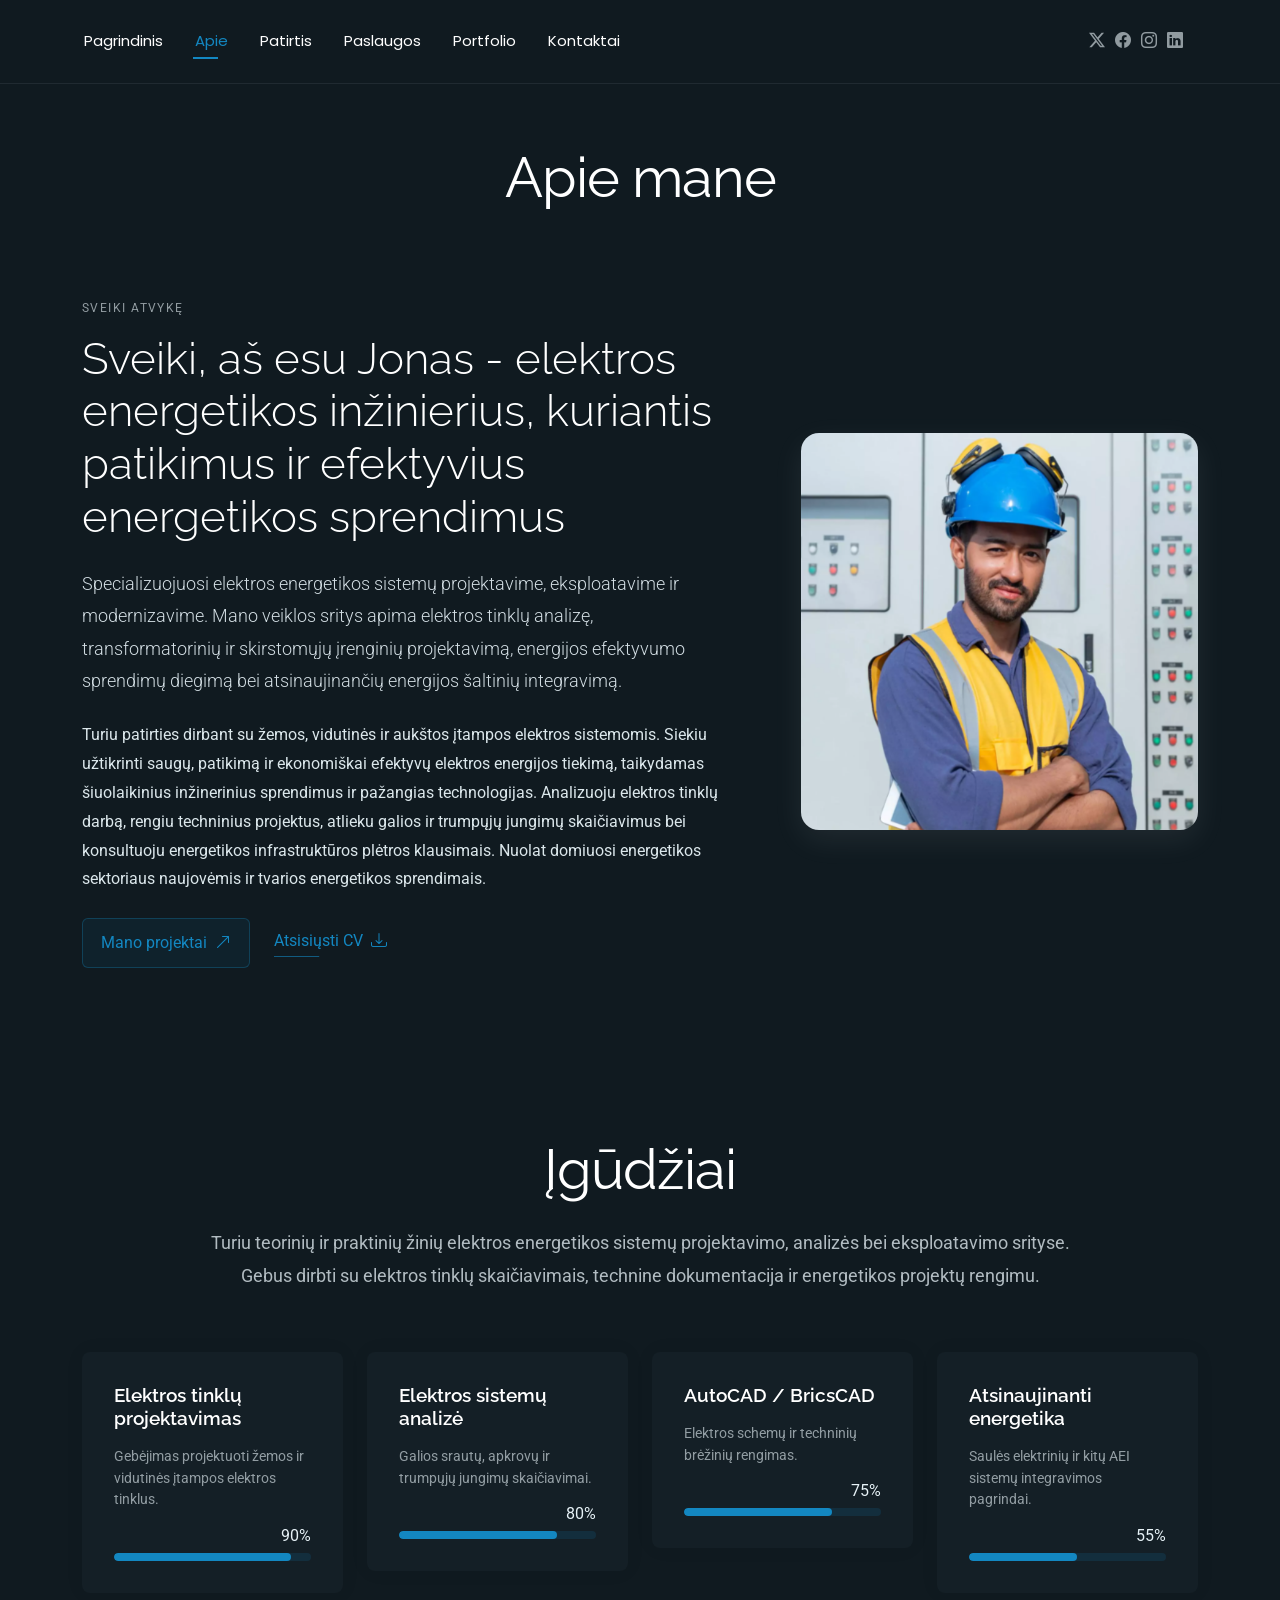
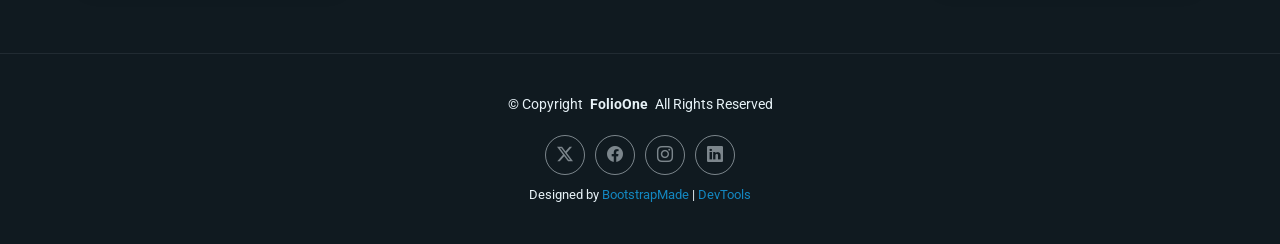
==== commit cce52517: "," ====
--- a/about.html
+++ b/about.html
@@ -48,12 +48,12 @@
 
       <nav id="navmenu" class="navmenu">
         <ul>
-          <li><a href="index.html">Home</a></li>
-          <li><a href="about.html" class="active">About</a></li>
-          <li><a href="resume.html">Resume</a></li>
-          <li><a href="services.html">Services</a></li>
+          <li><a href="index.html">Pagrindinis</a></li>
+          <li><a href="about.html" class="active">Apie</a></li>
+          <li><a href="resume.html">Patirtis</a></li>
+          <li><a href="services.html">Paslaugos</a></li>
           <li><a href="portfolio.html">Portfolio</a></li>
-          <li><a href="contact.html">Contact</a></li>
+          <li><a href="contact.html">Kontaktai</a></li>
         </ul>
         <i class="mobile-nav-toggle d-xl-none bi bi-list"></i>
       </nav>
@@ -75,7 +75,7 @@
 
       <!-- Section Title -->
       <div class="container section-title" data-aos="fade-up">
-        <h2>About</h2>
+        <h2>Apie mane</h2>
       </div><!-- End Section Title -->
 
       <div class="container" data-aos="fade-up" data-aos-delay="100">
@@ -84,21 +84,22 @@
         <div class="row align-items-center justify-content-between gy-5 mb-5">
           <div class="col-lg-7" data-aos="fade-right" data-aos-delay="150">
             <div class="intro-content">
-              <span class="eyebrow">Hello there</span>
-              <h2 class="headline">Hi, I'm Brandon - a calm-minded creative developer crafting serene digital journeys</h2>
+              <span class="eyebrow">Sveiki atvykę</span>
+              <h2 class="headline">Sveiki, aš esu Jonas - elektros energetikos inžinierius, kuriantis patikimus ir efektyvius energetikos sprendimus</h2>
               <p class="lead">
-                Lorem ipsum dolor sit amet, consectetur adipiscing elit. Pellentesque habitant morbi tristique senectus et netus. Sed interdum, nunc non feugiat tempor, orci lorem luctus ligula, vitae rutrum nisl lorem non nulla.
+                Specializuojuosi elektros energetikos sistemų projektavime, eksploatavime ir modernizavime. Mano veiklos sritys apima elektros tinklų analizę, transformatorinių ir skirstomųjų įrenginių projektavimą, energijos efektyvumo sprendimų diegimą bei atsinaujinančių energijos šaltinių integravimą.
               </p>
               <p>
-                Integer posuere lacus in mi fringilla, eget luctus risus pulvinar. Curabitur a arcu a nisl tempus sagittis. Aenean varius, tortor sed porttitor dictum, augue eros viverra lectus, at efficitur magna lacus in risus.
+                Turiu patirties dirbant su žemos, vidutinės ir aukštos įtampos elektros sistemomis. Siekiu užtikrinti saugų, patikimą ir ekonomiškai efektyvų elektros energijos tiekimą, taikydamas šiuolaikinius inžinerinius sprendimus ir pažangias technologijas.
+Analizuoju elektros tinklų darbą, rengiu techninius projektus, atlieku galios ir trumpųjų jungimų skaičiavimus bei konsultuoju energetikos infrastruktūros plėtros klausimais. Nuolat domiuosi energetikos sektoriaus naujovėmis ir tvarios energetikos sprendimais.
               </p>
 
               <div class="cta-group">
                 <a href="#portfolio" class="btn-ghost">
-                  View My Work <i class="bi bi-arrow-up-right"></i>
+                  Mano projektai <i class="bi bi-arrow-up-right"></i>
                 </a>
                 <a href="#" class="link-underline">
-                  Download Resume <i class="bi bi-download"></i>
+                  Atsisiųsti CV <i class="bi bi-download"></i>
                 </a>
               </div>
             </div>
@@ -106,7 +107,7 @@
 
           <div class="col-lg-5" data-aos="zoom-in" data-aos-delay="250">
             <figure class="profile-figure text-center text-lg-end">
-              <img src="assets/img/profile/profile-square-11.webp" alt="Portrait of Alex" class="img-fluid profile-photo">
+              <img src="assets/img/profile/new-profile-square-11.webp" alt="Portrait of Alex" class="img-fluid profile-photo">
             </figure>
           </div>
         </div>
@@ -119,8 +120,8 @@
 
       <!-- Section Title -->
       <div class="container section-title" data-aos="fade-up">
-        <h2>Skills</h2>
-        <p>Necessitatibus eius consequatur ex aliquid fuga eum quidem sint consectetur velit. Sed ut perspiciatis unde omnis iste natus error sit voluptatem accusantium doloremque laudantium totam rem aperiam</p>
+        <h2>Įgūdžiai</h2>
+        <p>Turiu teorinių ir praktinių žinių elektros energetikos sistemų projektavimo, analizės bei eksploatavimo srityse. Gebus dirbti su elektros tinklų skaičiavimais, technine dokumentacija ir energetikos projektų rengimu.</p>
       </div><!-- End Section Title -->
 
       <div class="container" data-aos="fade-up" data-aos-delay="100">
@@ -129,8 +130,8 @@
 
           <div class="col-md-6 col-lg-3" data-aos="fade-up" data-aos-delay="100">
             <div class="skill-box">
-              <h3>HTML</h3>
-              <p>Sed ut perspiciatis unde omnis iste natus error sit voluptatem.</p>
+              <h3>Elektros tinklų projektavimas</h3>
+              <p>Gebėjimas projektuoti žemos ir vidutinės įtampos elektros tinklus.</p>
               <span class="text-end d-block">90%</span>
               <div class="progress">
                 <div class="progress-bar" role="progressbar" aria-valuenow="90" aria-valuemin="0" aria-valuemax="100"></div>
@@ -140,30 +141,30 @@
 
           <div class="col-md-6 col-lg-3" data-aos="fade-up" data-aos-delay="200">
             <div class="skill-box">
-              <h3>CSS</h3>
-              <p>Nemo enim ipsam voluptatem quia voluptas sit aspernatur.</p>
-              <span class="text-end d-block">90%</span>
-              <div class="progress">
-                <div class="progress-bar" role="progressbar" aria-valuenow="95" aria-valuemin="0" aria-valuemax="100"></div>
+              <h3>Elektros sistemų analizė</h3>
+              <p>Galios srautų, apkrovų ir trumpųjų jungimų skaičiavimai.</p>
+              <span class="text-end d-block">80%</span>
+              <div class="progress">
+                <div class="progress-bar" role="progressbar" aria-valuenow="80" aria-valuemin="0" aria-valuemax="100"></div>
               </div>
             </div>
           </div>
 
           <div class="col-md-6 col-lg-3" data-aos="fade-up" data-aos-delay="300">
             <div class="skill-box">
-              <h3>JavaScript</h3>
-              <p>Neque porro quisquam est qui dolorem ipsum quia dolor.</p>
-              <span class="text-end d-block">80%</span>
-              <div class="progress">
-                <div class="progress-bar" role="progressbar" aria-valuenow="80" aria-valuemin="0" aria-valuemax="100"></div>
+              <h3>AutoCAD / BricsCAD</h3>
+              <p>Elektros schemų ir techninių brėžinių rengimas.</p>
+              <span class="text-end d-block">75%</span>
+              <div class="progress">
+                <div class="progress-bar" role="progressbar" aria-valuenow="75" aria-valuemin="0" aria-valuemax="100"></div>
               </div>
             </div>
           </div>
 
           <div class="col-md-6 col-lg-3" data-aos="fade-up" data-aos-delay="400">
             <div class="skill-box">
-              <h3>Photoshop</h3>
-              <p>Quis autem vel eum iure reprehenderit qui in ea voluptate.</p>
+              <h3>Atsinaujinanti energetika</h3>
+              <p>Saulės elektrinių ir kitų AEI sistemų integravimos pagrindai.</p>
               <span class="text-end d-block">55%</span>
               <div class="progress">
                 <div class="progress-bar" role="progressbar" aria-valuenow="55" aria-valuemin="0" aria-valuemax="100">
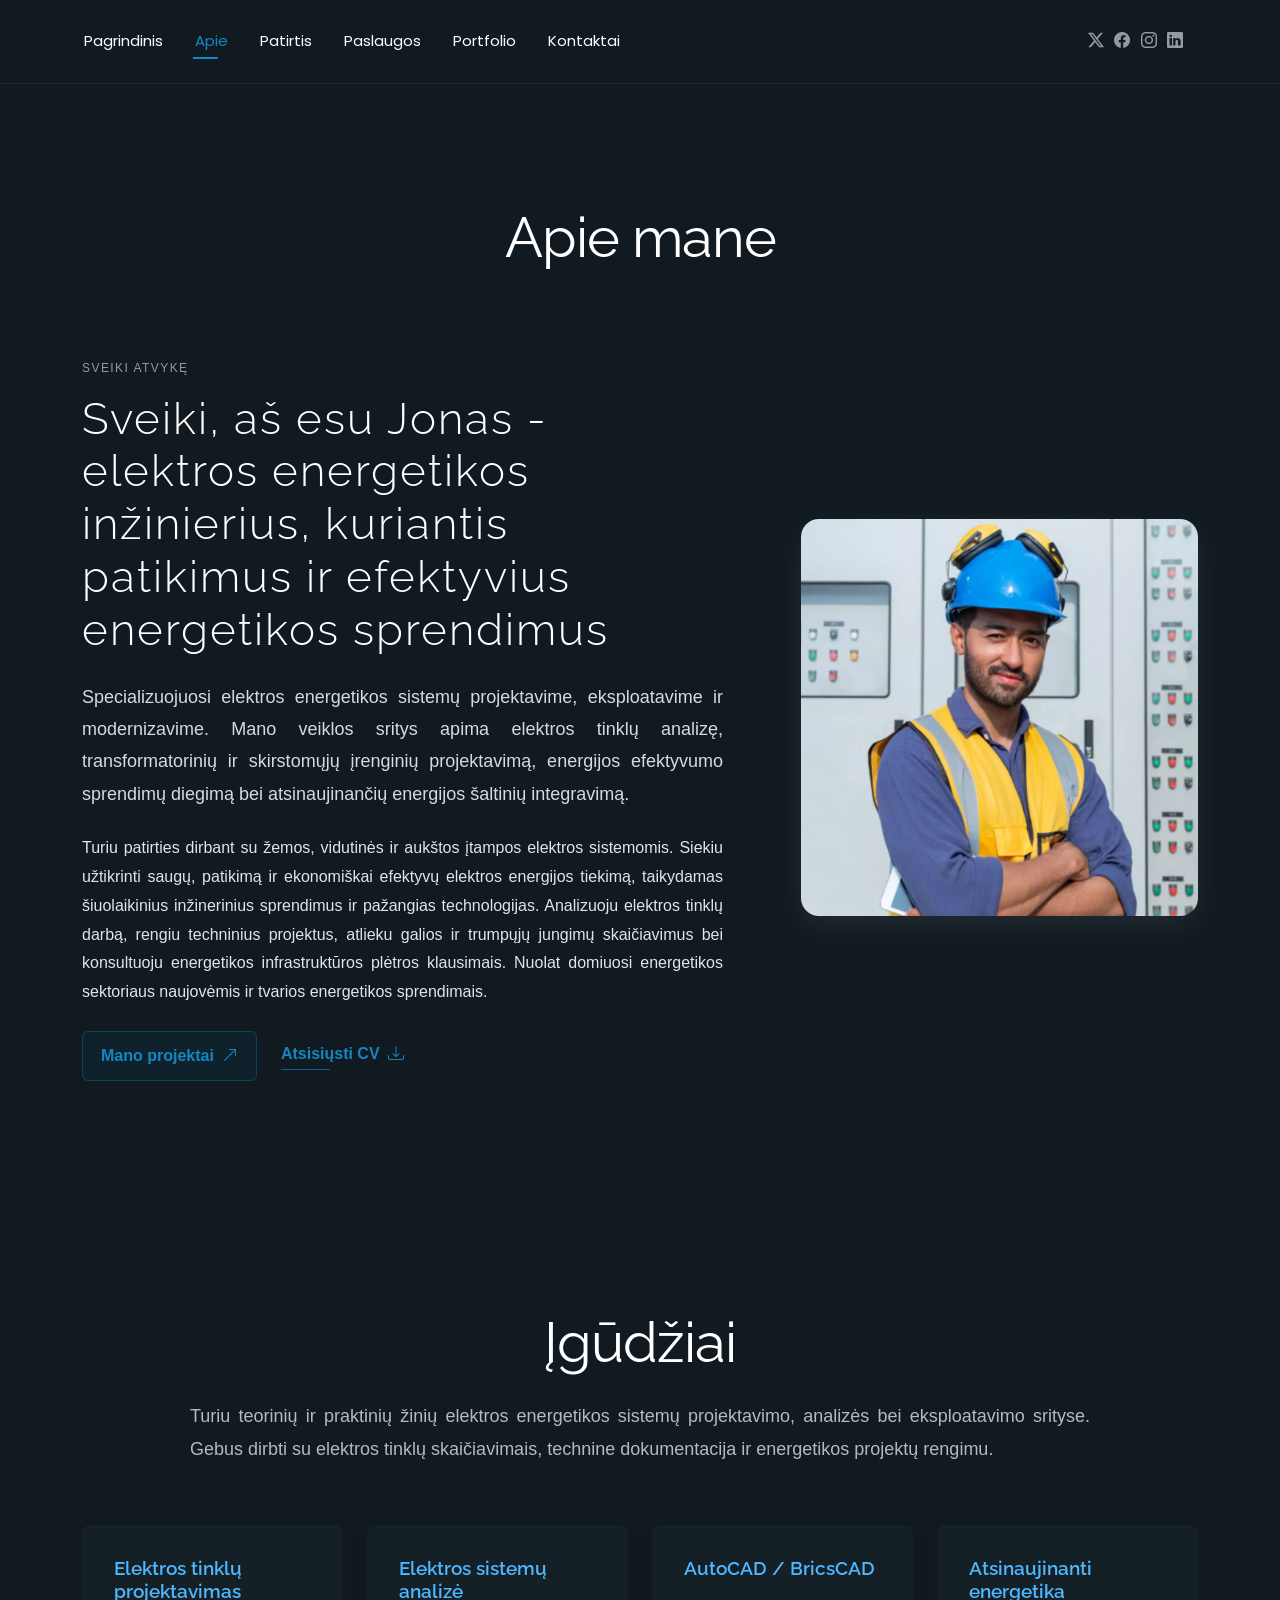
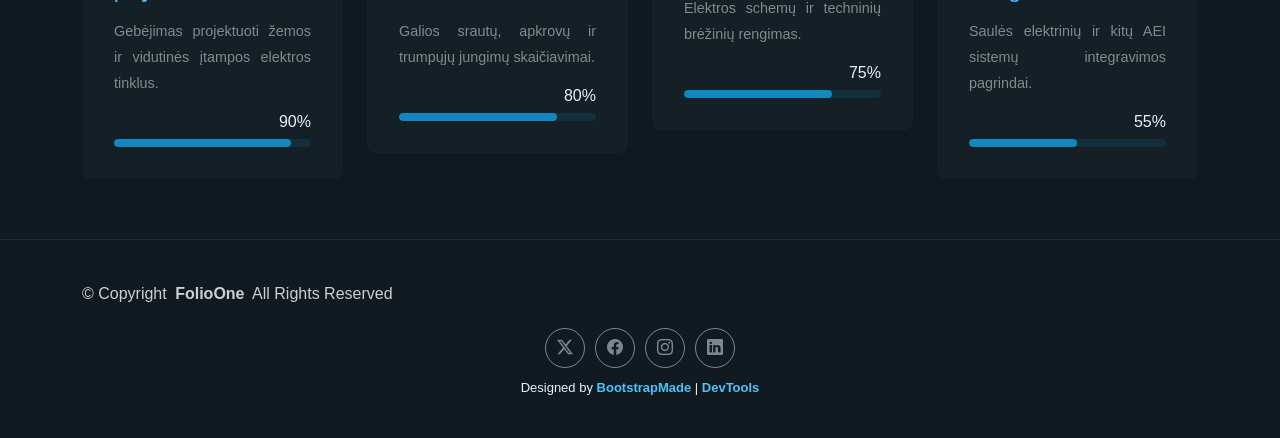
==== commit 47ae912e: "." ====
--- a/about.html
+++ b/about.html
@@ -4,13 +4,13 @@
 <head>
   <meta charset="utf-8">
   <meta content="width=device-width, initial-scale=1.0" name="viewport">
-  <title>About - FolioOne Bootstrap Template</title>
+  <title>Apie</title>
   <meta name="description" content="">
   <meta name="keywords" content="">
 
   <!-- Favicons -->
-  <link href="assets/img/favicon.png" rel="icon">
-  <link href="assets/img/apple-touch-icon.png" rel="apple-touch-icon">
+  <link href="assets/img/lightning-pixel-art.png" rel="icon">
+  <link href="assets/img/lightning-pixel-art.png" rel="apple-touch-icon">
 
   <!-- Fonts -->
   <link href="https://fonts.googleapis.com" rel="preconnect">
@@ -26,6 +26,7 @@
 
   <!-- Main CSS File -->
   <link href="assets/css/main.css" rel="stylesheet">
+  <link href="assets/css/custom.css" rel="stylesheet">
 
   <!-- =======================================================
   * Template Name: FolioOne
@@ -107,7 +108,7 @@
 
           <div class="col-lg-5" data-aos="zoom-in" data-aos-delay="250">
             <figure class="profile-figure text-center text-lg-end">
-              <img src="assets/img/profile/new-profile-square-11.webp" alt="Portrait of Alex" class="img-fluid profile-photo">
+              <img src="assets/img/profile/new-profile-square-11.webp" alt="Portrait of Jonas" class="img-fluid profile-photo">
             </figure>
           </div>
         </div>
--- a/assets/css/custom.css
+++ b/assets/css/custom.css
@@ -0,0 +1,108 @@
+/* Šriftas */
+body {
+    font-family: "Open Sans", sans-serif;
+    color: #e0e0e0;
+}
+
+/* Antraštės */
+h1 {
+    font-size: 60px;
+    color: #4db8ff;
+    font-weight: 700;
+    text-transform: uppercase;
+}
+
+h2 {
+    font-size: 42px;
+    color: #ffffff;
+    letter-spacing: 2px;
+}
+
+h3 {
+    font-size: 30px;
+    color: #4db8ff;
+}
+
+h4 {
+    font-size: 24px;
+    color: #87ceeb;
+}
+
+h5 {
+    font-size: 20px;
+    color: #ffffff;
+}
+
+h6 {
+    font-size: 16px;
+    line-height: 1.8;
+    color: #cfcfcf;
+    text-align: justify;
+}
+
+p {
+    font-size: 16px;
+    line-height: 1.8;
+    color: #cfcfcf;
+    text-align: justify;
+}
+
+/* Mygtukai */
+.btn
+button {
+    background: #1e88e5;
+    color: #ffffff;
+    padding: 12px 24px;
+    border-radius: 10px;
+    border: 2px solid #42a5f5;
+    transition: all 0.3s ease;
+}
+
+.btn:hover,
+button:hover {
+    background: #42a5f5;
+    color: #000;
+    transform: scale(1.05);
+}
+
+.btn:active,
+button:active {
+    background: #1565c0;
+    transform: scale(0.98);
+}
+
+/* Nuorodos */
+a {
+    color: #4fc3f7;
+    text-decoration: none;
+    font-weight: 600;
+    transition: 0.3s;
+}
+
+a:hover {
+    color: #81d4fa;
+    text-decoration: underline;
+}
+
+a:active{
+    color: #ffffff;
+}
+
+/* Margin ir Padding skiltyse */
+#about,
+#resume,
+#portfolio {
+    margin-top: 80px;
+    margin-bottom: 80px;
+    padding: 40px;
+}
+
+/* Turinio blokai */
+.service-card,
+.resume-item,
+.portfolio-item {
+    padding: 25px;
+    margin: 20px;
+    border-radius: 20px;
+    box-shadow: 0 0 20px rgba(0, 140, 255, 0.3);
+}
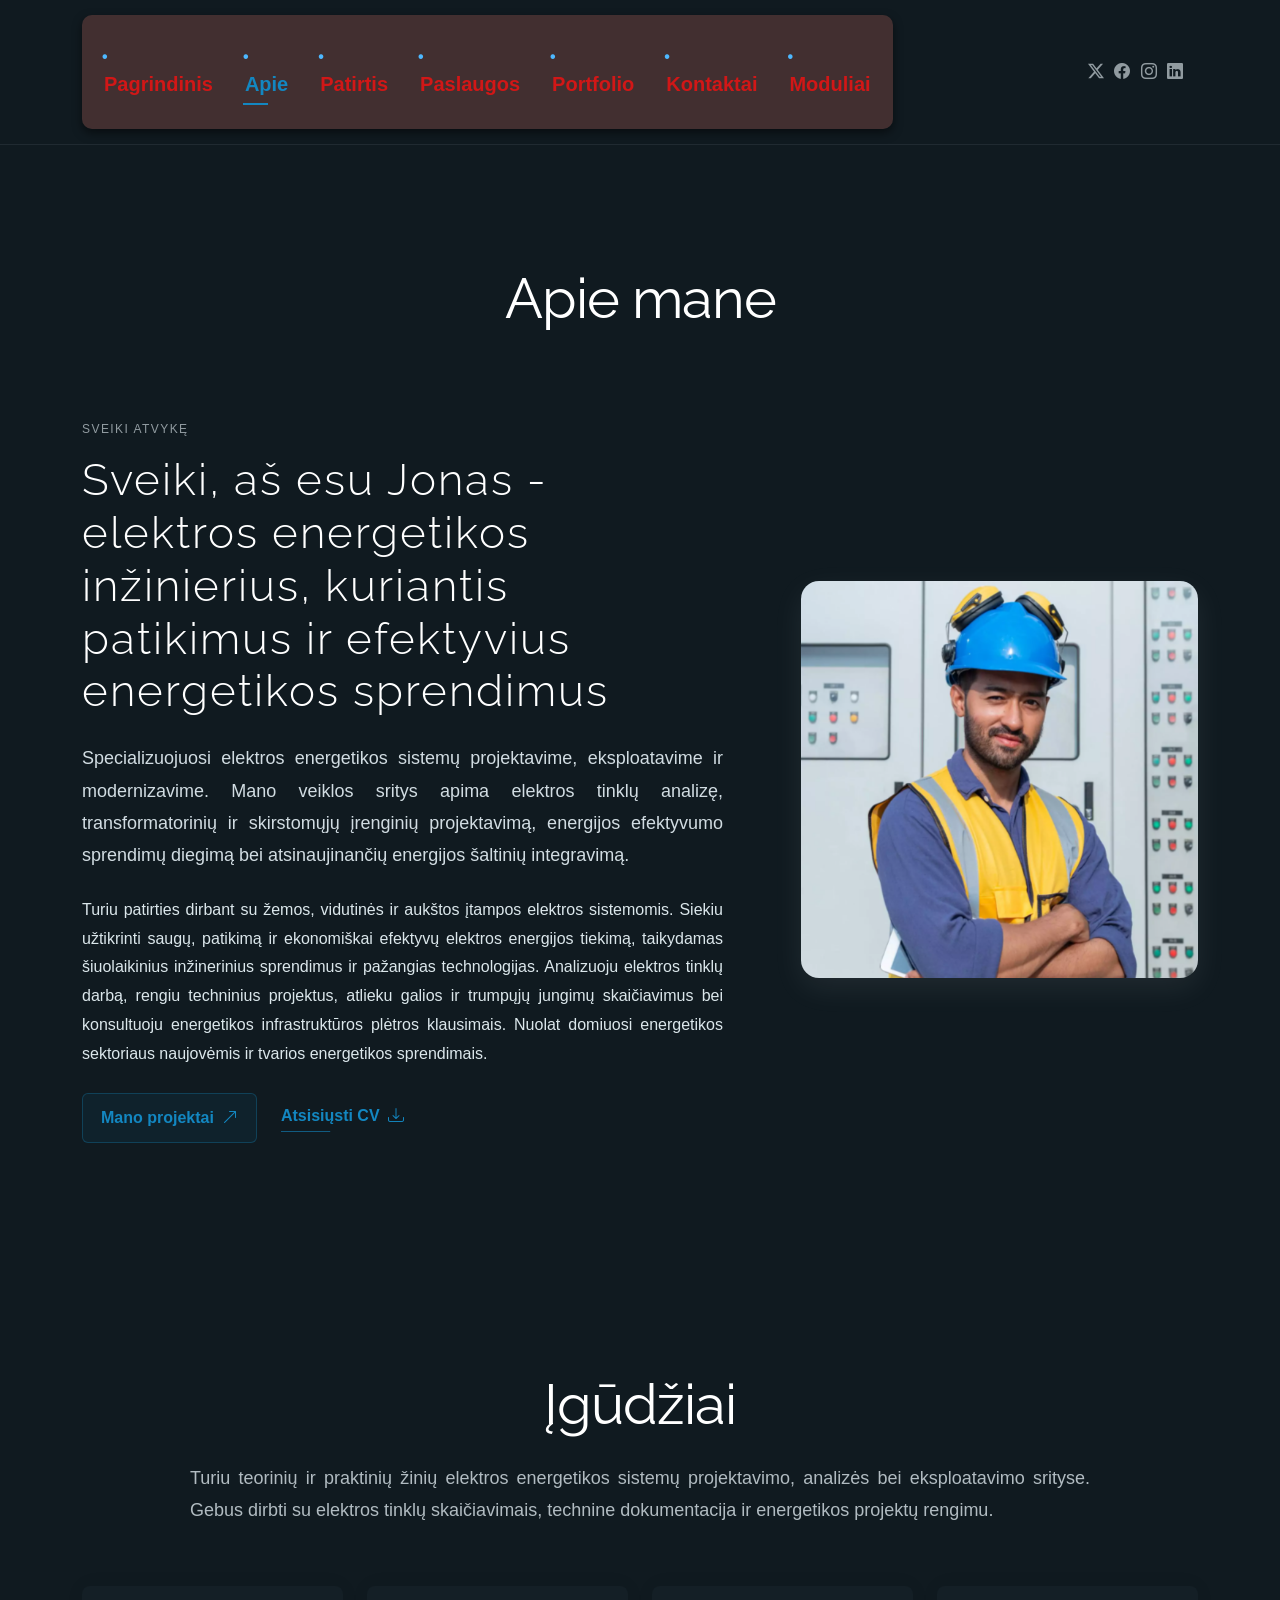
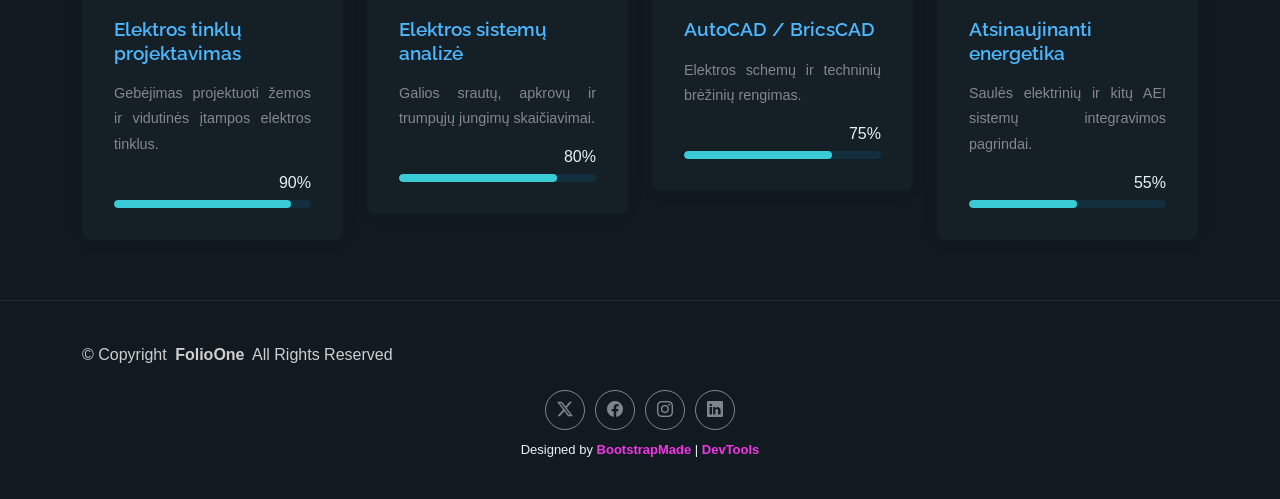
==== commit b430fbad: "," ====
--- a/about.html
+++ b/about.html
@@ -55,6 +55,7 @@
           <li><a href="services.html">Paslaugos</a></li>
           <li><a href="portfolio.html">Portfolio</a></li>
           <li><a href="contact.html">Kontaktai</a></li>
+          <li><a href="modulis.html">Moduliai</a></li>
         </ul>
         <i class="mobile-nav-toggle d-xl-none bi bi-list"></i>
       </nav>
--- a/assets/css/custom.css
+++ b/assets/css/custom.css
@@ -48,9 +48,8 @@
 }
 
 /* Mygtukai */
-.btn
-button {
-    background: #1e88e5;
+.hero .hero-actions .btn.btn-primary {
+    background-color: #1ba87e;
     color: #ffffff;
     padding: 12px 24px;
     border-radius: 10px;
@@ -58,22 +57,15 @@
     transition: all 0.3s ease;
 }
 
-.btn:hover,
-button:hover {
-    background: #42a5f5;
+.hero .hero-actions .btn.btn-primary:hover{
+    background: #ce5f5f;
     color: #000;
     transform: scale(1.05);
 }
 
-.btn:active,
-button:active {
-    background: #1565c0;
-    transform: scale(0.98);
-}
-
 /* Nuorodos */
 a {
-    color: #4fc3f7;
+    color: #f536e5;
     text-decoration: none;
     font-weight: 600;
     transition: 0.3s;
@@ -105,4 +97,86 @@
     margin: 20px;
     border-radius: 20px;
     box-shadow: 0 0 20px rgba(0, 140, 255, 0.3);
+}
+
+/* Navigacijos juosta */
+.navmenu {
+    background-color: #523736c5;
+    padding: 15px 20px;
+    border-radius: 10px;
+    box-shadow: 0 4px 10px rgba(0, 0, 0, 0.5);
+}
+
+.navmenu a {
+    color: #d11717;
+    font-weight: 600;
+    font-size: 20px;
+    transition: 0.3s;
+}
+
+/*Progreso juostos*/
+.skills .skill-box .progress .progress-bar {
+    background-color: #39ccd6;
+    border-radius: 10px;
+}
+
+.resume .skill-item .progress .progress-bar {
+    height: 10px;
+    background-color: #39ccd6;
+    border-radius: 10px;
+}
+
+/*Nenumeruotas sąrašas*/
+ul{
+    list-style: none;
+}
+
+ul li::before {
+    content: "• ";
+    color: #4db8ff;
+    font-weight: bold;
+}
+
+/*Numeruotas sąrašas*/
+ol {
+    counter-reset: etapai;
+    list-style: none;
+}
+
+ol li {
+    counter-increment: etapai;
+}
+
+ol li::before {
+    content: counter(etapai) ". ";
+    color: #4db8ff;
+    font-weight: bold;
+}
+
+/*Įdėtinis sąrašas*/
+ul ul {
+    margin-top: 10px;
+    margin-left: 30px;
+    color: #ffd54f;
+    font-size: 0.9em;
+}
+
+/*Lentelė*/
+table th {
+    background-color: #0f7417;
+    color: #ffffff;
+    font-size: 18px;
+}
+
+table tr:nth-child(even) {
+    background-color: #1e1e1e;
+}
+
+table tr:nth-child(odd) {
+    background-color: #2e2e2e;
+}
+
+table th, table td {
+    padding: 12px;
+    text-align: center;
 }
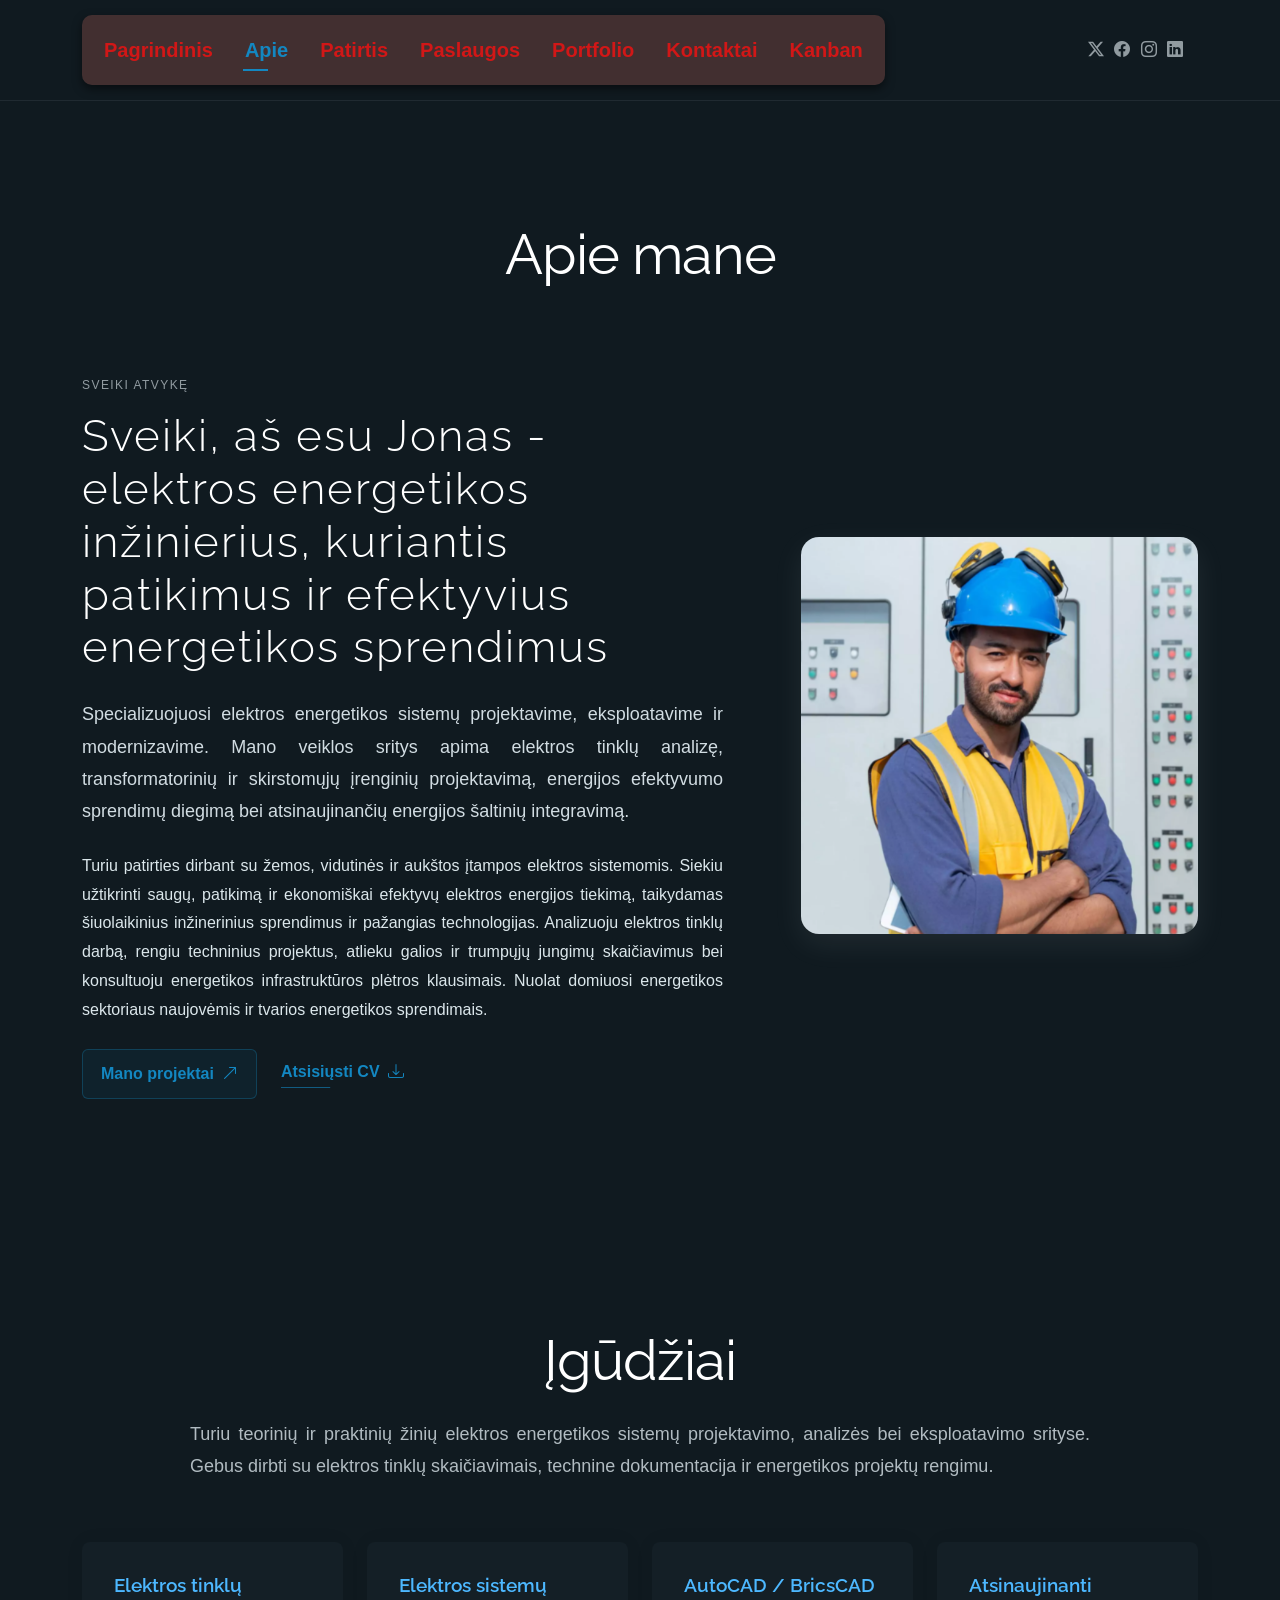
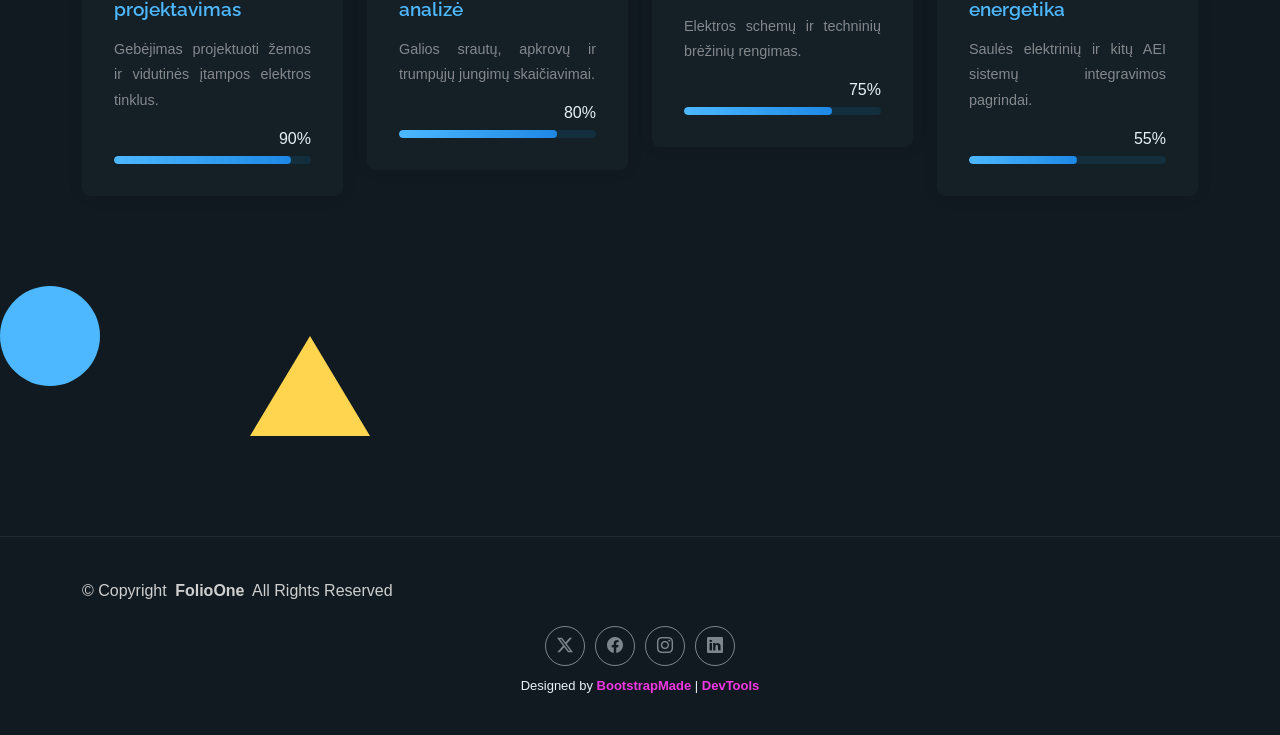
==== commit ada13e02: "." ====
--- a/about.html
+++ b/about.html
@@ -55,7 +55,7 @@
           <li><a href="services.html">Paslaugos</a></li>
           <li><a href="portfolio.html">Portfolio</a></li>
           <li><a href="contact.html">Kontaktai</a></li>
-          <li><a href="modulis.html">Moduliai</a></li>
+          <li><a href="kanban.html">Kanban</a></li>
         </ul>
         <i class="mobile-nav-toggle d-xl-none bi bi-list"></i>
       </nav>
@@ -180,6 +180,15 @@
       </div>
 
     </section><!-- /Skills Section -->
+
+    <div class="shapes">
+
+      <div class="circle"></div>
+
+      <div class="triangle"></div>
+
+    </div>
+    
   </main>
 
   <footer id="footer" class="footer">
--- a/assets/css/custom.css
+++ b/assets/css/custom.css
@@ -102,7 +102,7 @@
 /* Navigacijos juosta */
 .navmenu {
     background-color: #523736c5;
-    padding: 15px 20px;
+    padding: 5px 20px;
     border-radius: 10px;
     box-shadow: 0 4px 10px rgba(0, 0, 0, 0.5);
 }
@@ -112,6 +112,10 @@
     font-weight: 600;
     font-size: 20px;
     transition: 0.3s;
+}
+
+.navmenu ul li::before {
+content: " ";
 }
 
 /*Progreso juostos*/
@@ -179,4 +183,245 @@
 table th, table td {
     padding: 12px;
     text-align: center;
+}
+
+/* Kanban kortelės */
+.skill-kanban {
+    display: flex;
+    justify-content: space-between;
+    gap: 30px;
+    margin-top: 50px;
+    align-items: flex-start;
+    flex-wrap: wrap;
+}
+
+.kanban-column {
+    flex: 1;
+    background: #16213e;
+    padding: 20px;
+    border-radius: 15px;
+    box-shadow: 0 0 15px rgba(77, 184, 255, 0.3);
+}
+
+.kanban-column h3 {
+    text-align: center;
+    color: #4db8ff;
+    margin-bottom: 20px;
+}
+
+.skill-card {
+    background: #0f3460;
+    border-left: 5px solid #4db8ff;
+    padding: 15px;
+    margin-bottom: 15px;
+    border-radius: 10px;
+    color: white;
+}
+
+.skill-card h4 {
+    margin-bottom: 10px;
+    color: #4db8ff;
+}
+
+
+.xp-info {
+    margin-top: 10px;
+    text-align: center;
+    display: flex;
+    flex-direction: column;
+}
+
+.xp-table {
+    margin: 0 auto;
+    width: 60%;
+    border-collapse: collapse;
+}
+
+.xp-table th {
+    background-color: #1e88e5;
+    color: white;
+    padding: 12px;
+}
+
+.xp-table td {
+    padding: 12px;
+    border: 1px solid white;
+    text-align: center;
+}
+
+.xp-table tr:nth-child(even) {
+    background-color: rgba(255,255,255,0.08);
+}
+
+.xp-table tr:hover {
+    background-color: rgba(77,184,255,0.2);
+}
+
+
+.xp-progress {
+    text-align: center;
+    margin: 20px 0;
+}
+
+.progress-container {
+    width: 80%;
+    height: 35px;
+    background-color: #d9d9d9;
+    border-radius: 20px;
+    margin: 20px auto;
+    overflow: hidden;
+    border: 2px solid #4db8ff;
+}
+
+.progress-bar {
+    width: 65%;
+    height: 100%;
+    background: linear-gradient(to right, #4db8ff, #1e88e5);
+    color: white;
+    text-align: center;
+    line-height: 35px;
+    font-weight: bold;
+}
+
+.stats-section {
+    margin: 20px 0;
+    text-align: center;
+}
+
+.stats-container {
+    margin-top: 20px;
+    display: flex;
+    justify-content: center;
+    gap: 25px;
+    flex-wrap: wrap;
+}
+
+.stat-card {
+    width: 240px;
+    padding: 25px;
+    background: #16213e;
+    border-radius: 15px;
+    border: 2px solid #4db8ff;
+    box-shadow: 0 0 15px rgba(77, 184, 255, 0.4);
+}
+
+.stat-card h3 {
+    color: #4db8ff;
+    font-size: 36px;
+    margin-bottom: 10px;
+    text-align: center;
+}
+
+.stat-card p {
+    color: white;
+    margin: 0;
+    text-align: center;
+}
+
+.modules {
+    display: flex;
+    flex-direction: column;
+    gap: 50px;
+    max-width: 1200px;
+    margin: 0 auto;
+}
+
+/* Paslaugų skiltis */
+#services {
+    background: linear-gradient(
+        -45deg,
+        #0f172a,
+        #1e3a8a,
+        #0b49cf,
+        #2153ae
+    );
+    background-size: 400% 400%;
+    animation: gradientMove 5s ease infinite;
+}
+
+/* Gradiento animacija */
+@keyframes gradientMove {
+    0% {
+        background-position: 0% 50%;
+    }
+
+    50% {
+        background-position: 100% 50%;
+    }
+
+    100% {
+        background-position: 0% 50%;
+    }
+}
+
+
+.shapes {
+    position: relative;
+    height: 250px;
+    margin-top: 30px;
+}
+
+/* Apskritimas */
+.circle {
+    width: 100px;
+    height: 100px;
+    background: #4db8ff;
+    border-radius: 50%;
+    position: absolute;
+
+    animation: pulse 2s infinite alternate,
+               floatLeftRight 6s infinite ease-in-out;
+}
+
+/* Trikampis */
+.triangle {
+    width: 0;
+    height: 0;
+
+    border-left: 60px solid transparent;
+    border-right: 60px solid transparent;
+    border-bottom: 100px solid #ffd54f;
+
+    position: absolute;
+    left: 250px;
+    top: 50px;
+
+    animation: rotateTriangle 5s linear infinite;
+}
+
+/* Pulsavimas */
+@keyframes pulse {
+    from {
+        transform: scale(1);
+    }
+
+    to {
+        transform: scale(1.3);
+    }
+}
+
+/* Judėjimas */
+@keyframes floatLeftRight {
+    0% {
+        left: 0;
+    }
+
+    50% {
+        left: 150px;
+    }
+
+    100% {
+        left: 0;
+    }
+}
+
+/* Sukimasis */
+@keyframes rotateTriangle {
+    from {
+        transform: rotate(0deg);
+    }
+
+    to {
+        transform: rotate(360deg);
+    }
 }
